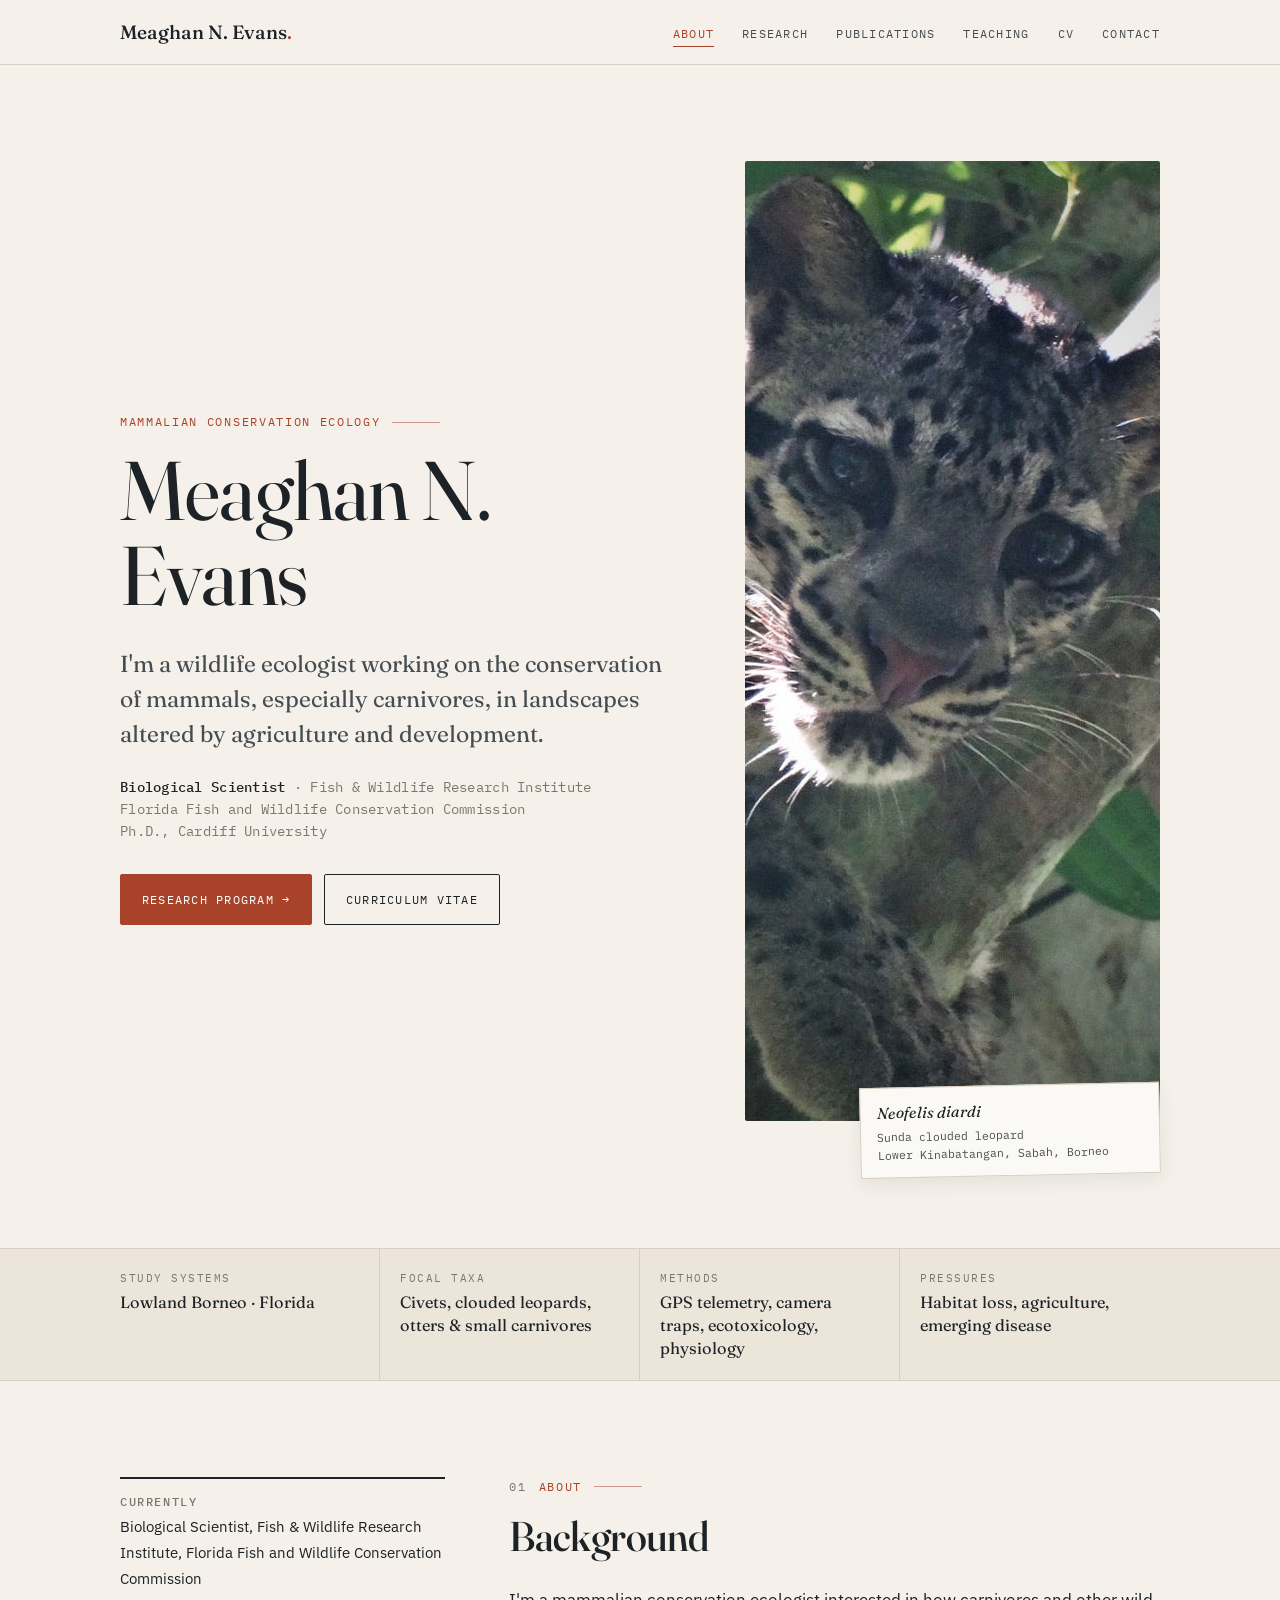
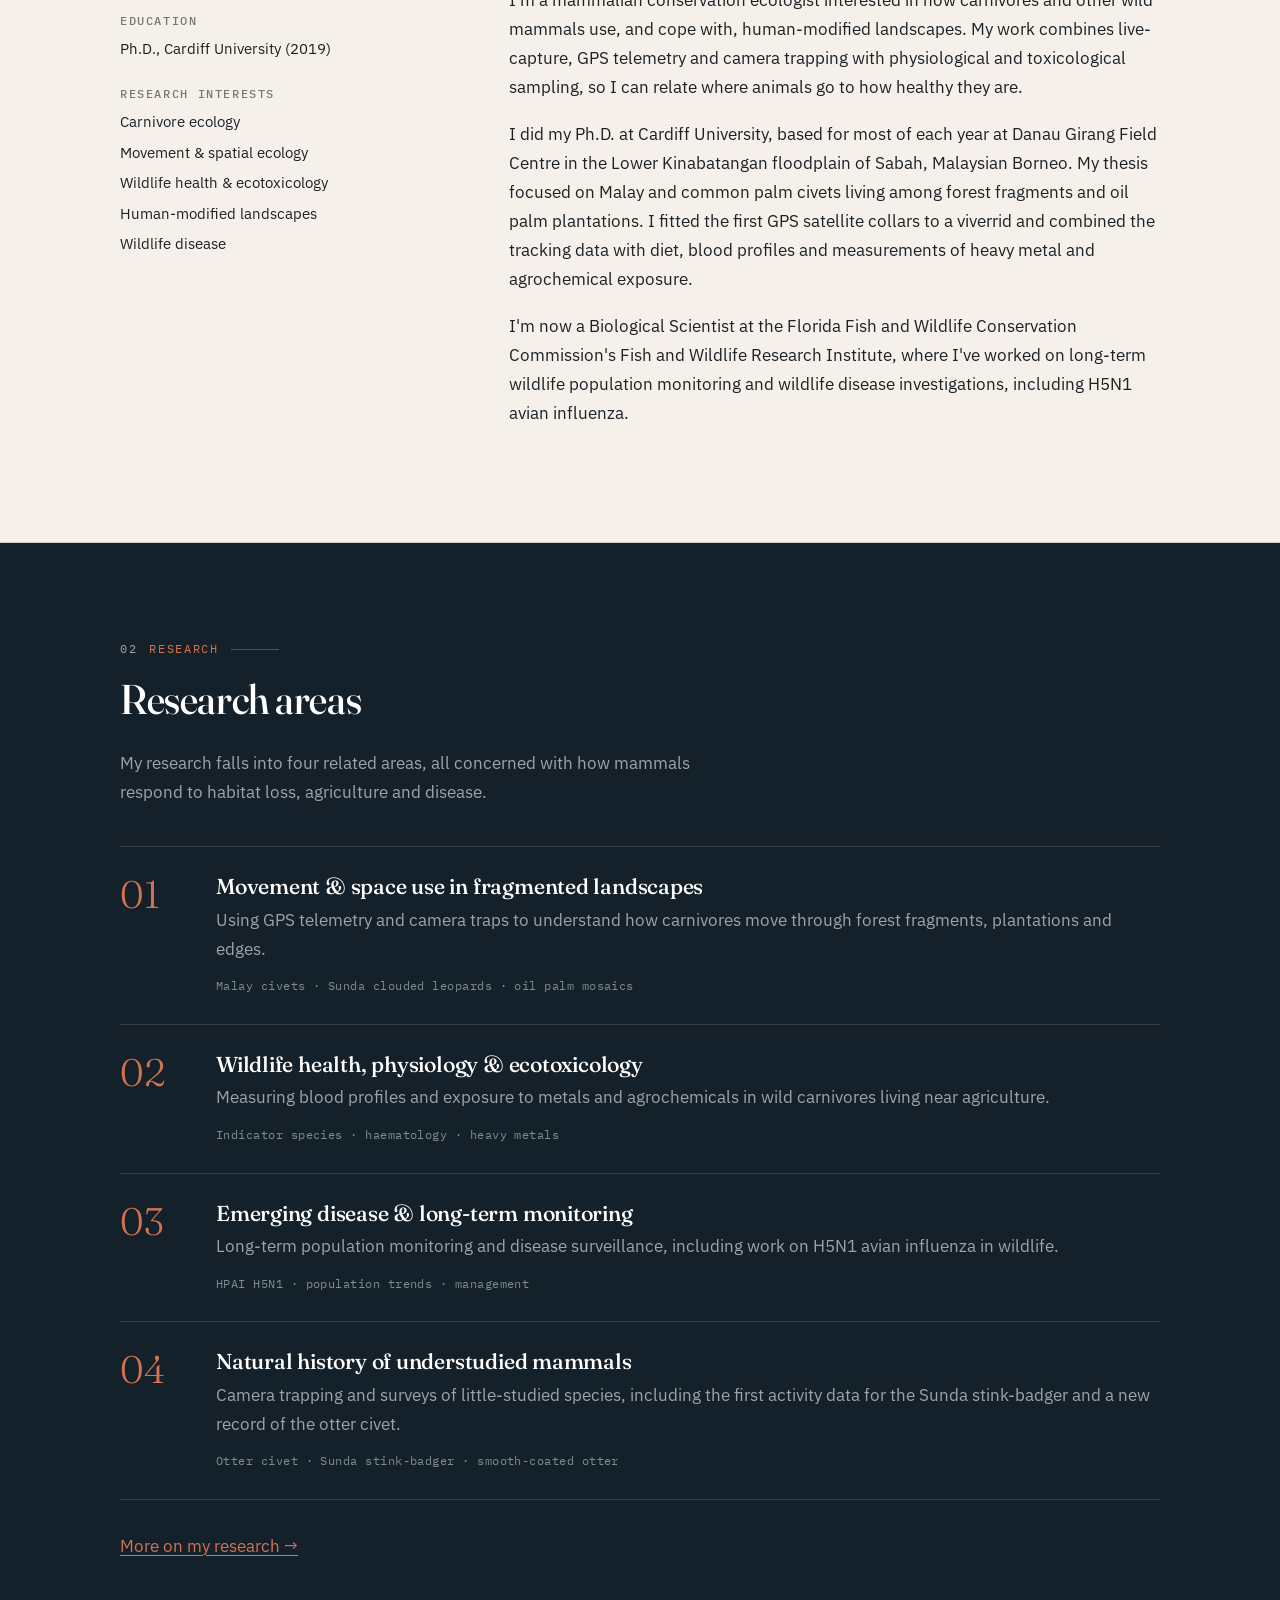
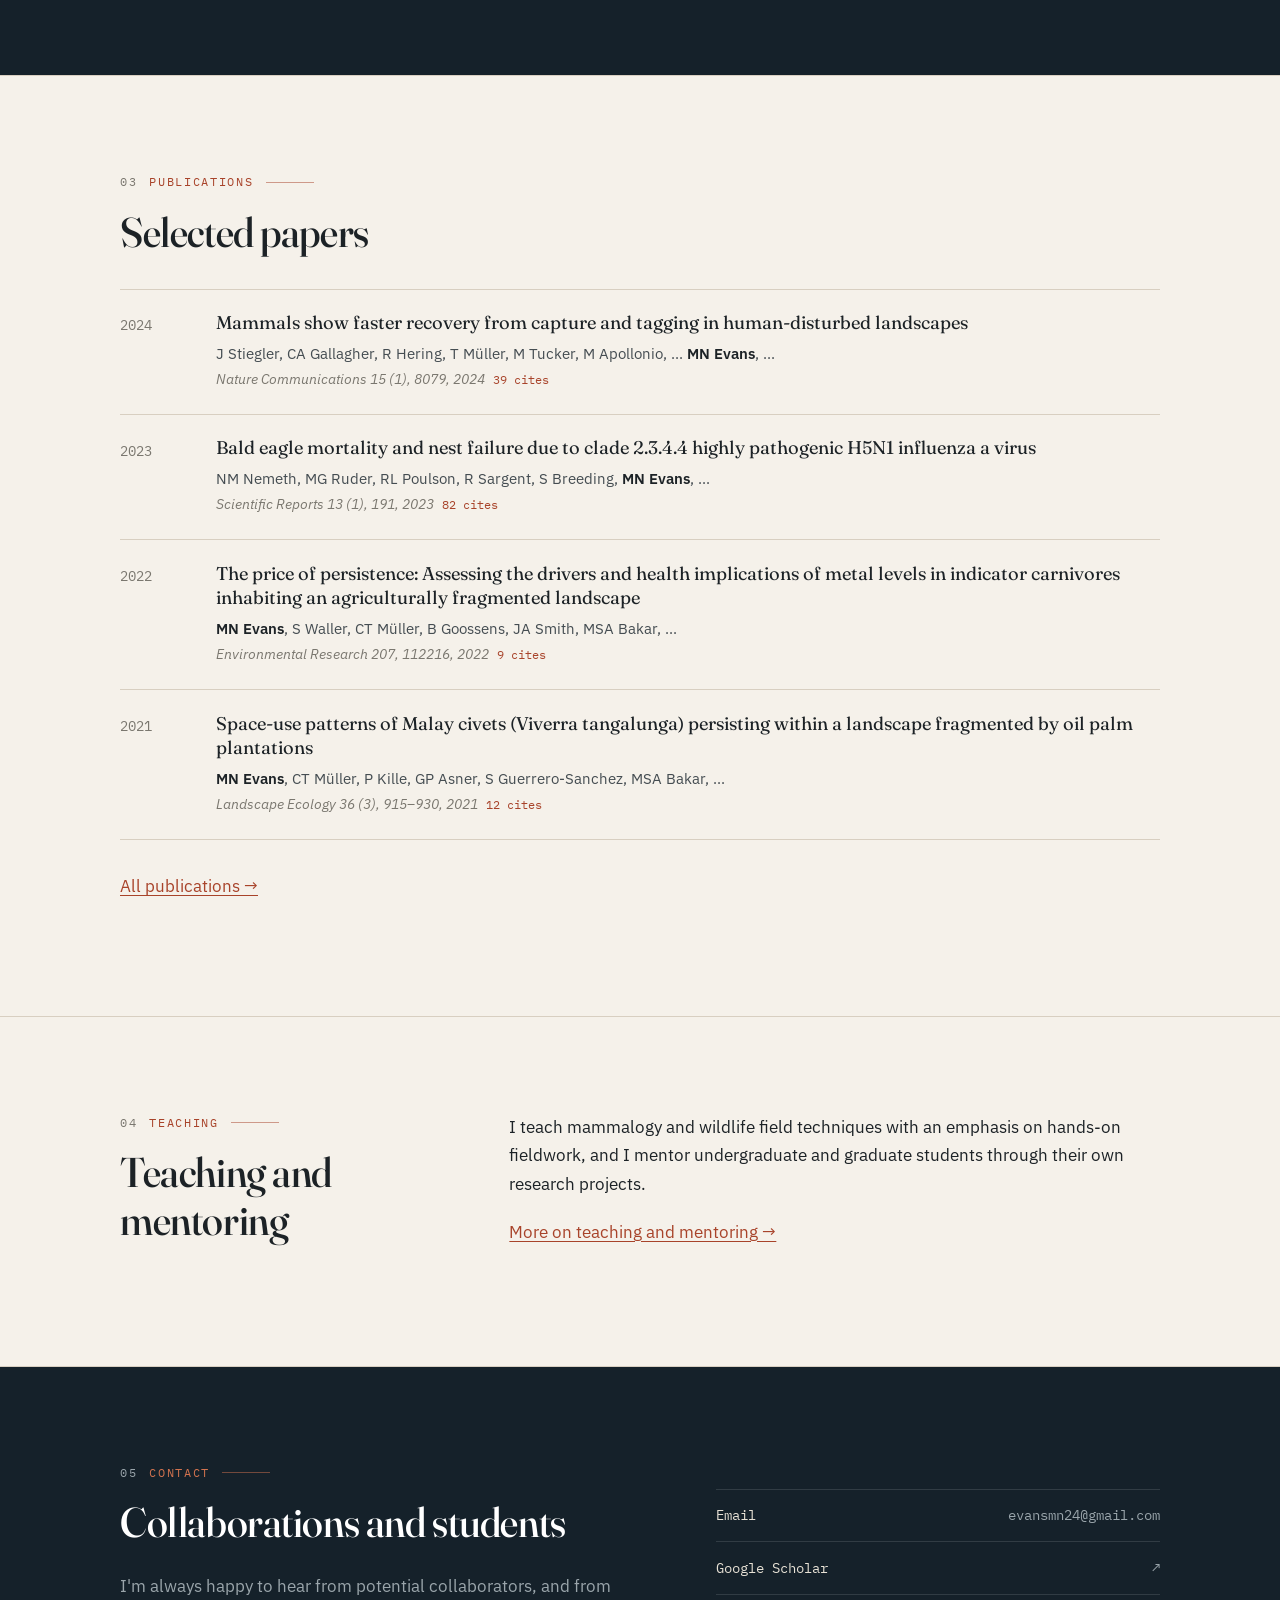
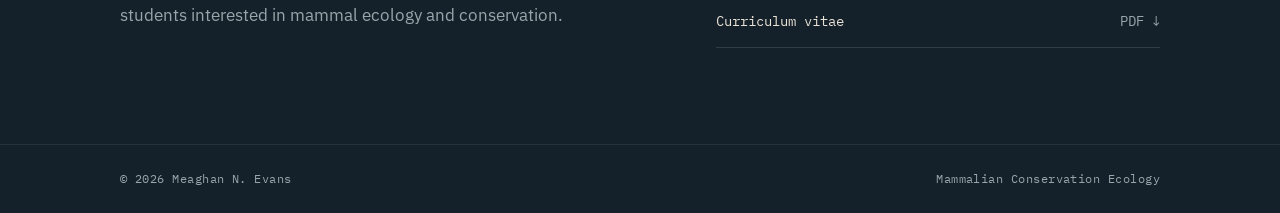
==== index.html @ bd9fbfce "Plainer copy throughout; add email Co-Authored-By: Claude Opus 5.5 <noreply@anthropic.com>" ====
<!DOCTYPE html>
<html lang="en">
<head>
  <meta charset="UTF-8">
  <meta name="viewport" content="width=device-width, initial-scale=1.0, viewport-fit=cover">
  <title>Meaghan N. Evans | Mammalian Conservation Ecology</title>
  <meta name="description" content="Meaghan N. Evans, Ph.D. — mammalian conservation ecologist studying how carnivores persist in human-modified landscapes: movement, health, ecotoxicology and wildlife disease.">
  <meta property="og:title" content="Meaghan N. Evans | Mammalian Conservation Ecology">
  <meta property="og:description" content="Mammalian conservation ecologist studying how carnivores persist in human-modified landscapes.">
  <meta property="og:type" content="website">
  <meta property="og:image" content="assets/img/clouded-leopard.jpg">
  <link rel="icon" type="image/svg+xml" href="favicon.svg">
  <link rel="preconnect" href="https://fonts.googleapis.com">
  <link rel="preconnect" href="https://fonts.gstatic.com" crossorigin>
  <link href="https://fonts.googleapis.com/css2?family=Fraunces:ital,opsz,wght@0,9..144,300..600;1,9..144,300..500&family=IBM+Plex+Mono:wght@400;500&family=IBM+Plex+Sans:wght@400;500;600&display=swap" rel="stylesheet">
  <link rel="stylesheet" href="style.css">
</head>
<body>
  <a class="skip-link" href="#main">Skip to content</a>

  <header class="site-header">
    <nav class="wrap" aria-label="Main">
      <a class="brand" href="index.html">Meaghan N. Evans<span>.</span></a>
      <button class="nav-toggle" aria-expanded="false" aria-controls="nav-links">Menu</button>
      <ul class="nav-links" id="nav-links">
        <li><a href="index.html" aria-current="page">About</a></li>
        <li><a href="research.html">Research</a></li>
        <li><a href="publications.html">Publications</a></li>
        <li><a href="teaching.html">Teaching</a></li>
        <li><a href="assets/Evans_MN_CV.pdf">CV</a></li>
        <li><a href="#contact">Contact</a></li>
      </ul>
    </nav>
  </header>

  <main id="main">
    <!-- Hero -->
    <section class="hero">
      <div class="wrap">
        <div>
          <p class="kicker">Mammalian Conservation Ecology</p>
          <h1>Meaghan N. Evans</h1>
          <p class="lede">I'm a wildlife ecologist working on the conservation of mammals, especially carnivores, in landscapes altered by agriculture and development.</p>
          <p class="role">
            <strong>Biological Scientist</strong> · Fish &amp; Wildlife Research Institute<br>
            Florida Fish and Wildlife Conservation Commission<br>
            Ph.D., Cardiff University
          </p>
          <div class="btn-row">
            <a class="btn solid" href="research.html">Research program →</a>
            <a class="btn" href="assets/Evans_MN_CV.pdf">Curriculum vitae</a>
          </div>
        </div>
        <figure class="specimen">
          <!-- TODO: replace with Meaghan's own field photo -->
          <img src="assets/img/clouded-leopard.jpg" alt="Sunda clouded leopard resting in a tree, looking toward the camera" width="1280" height="960">
          <figcaption>
            <b>Neofelis diardi</b>
            Sunda clouded leopard<br>
            Lower Kinabatangan, Sabah, Borneo
          </figcaption>
        </figure>
      </div>
    </section>

    <!-- Field strip -->
    <div class="field-strip">
      <div class="wrap">
        <dl>
          <div><dt>Study systems</dt><dd>Lowland Borneo · Florida</dd></div>
          <div><dt>Focal taxa</dt><dd>Civets, clouded leopards, otters &amp; small carnivores</dd></div>
          <div><dt>Methods</dt><dd>GPS telemetry, camera traps, ecotoxicology, physiology</dd></div>
          <div><dt>Pressures</dt><dd>Habitat loss, agriculture, emerging disease</dd></div>
        </dl>
      </div>
    </div>

    <!-- About -->
    <section class="section" id="about">
      <div class="wrap split">
        <aside class="aside-card" data-reveal>
          <h4>Currently</h4>
          <p>Biological Scientist, Fish &amp; Wildlife Research Institute, Florida Fish and Wildlife Conservation Commission</p>
          <h4>Education</h4>
          <ul>
            <li>Ph.D., Cardiff University (2019)</li>
            <!-- TODO: add earlier degrees, e.g. B.S./M.S. (Miami University?) -->
          </ul>
          <h4>Research interests</h4>
          <ul>
            <li>Carnivore ecology</li>
            <li>Movement &amp; spatial ecology</li>
            <li>Wildlife health &amp; ecotoxicology</li>
            <li>Human-modified landscapes</li>
            <li>Wildlife disease</li>
          </ul>
        </aside>
        <div data-reveal>
          <p class="kicker"><span class="num">01</span> About</p>
          <h2>Background</h2>
          <p>I'm a mammalian conservation ecologist interested in how carnivores and other wild mammals use, and cope with, human-modified landscapes. My work combines live-capture, GPS telemetry and camera trapping with physiological and toxicological sampling, so I can relate where animals go to how healthy they are.</p>
          <p>I did my Ph.D. at Cardiff University, based for most of each year at Danau Girang Field Centre in the Lower Kinabatangan floodplain of Sabah, Malaysian Borneo. My thesis focused on Malay and common palm civets living among forest fragments and oil palm plantations. I fitted the first GPS satellite collars to a viverrid and combined the tracking data with diet, blood profiles and measurements of heavy metal and agrochemical exposure.</p>
          <p>I'm now a Biological Scientist at the Florida Fish and Wildlife Conservation Commission's Fish and Wildlife Research Institute, where I've worked on long-term wildlife population monitoring and wildlife disease investigations, including H5N1 avian influenza.</p>
          <!-- VERIFY: FWC role description above -->
        </div>
      </div>
    </section>

    <!-- Research themes -->
    <section class="section night" id="research">
      <div class="wrap">
        <p class="kicker" data-reveal><span class="num">02</span> Research</p>
        <h2 data-reveal>Research areas</h2>
        <p data-reveal style="max-width:60ch">My research falls into four related areas, all concerned with how mammals respond to habitat loss, agriculture and disease.</p>
        <ol class="themes">
          <li data-reveal>
            <div>
              <h3>Movement &amp; space use in fragmented landscapes</h3>
              <p>Using GPS telemetry and camera traps to understand how carnivores move through forest fragments, plantations and edges.</p>
              <p class="tags">Malay civets · Sunda clouded leopards · oil palm mosaics</p>
            </div>
          </li>
          <li data-reveal>
            <div>
              <h3>Wildlife health, physiology &amp; ecotoxicology</h3>
              <p>Measuring blood profiles and exposure to metals and agrochemicals in wild carnivores living near agriculture.</p>
              <p class="tags">Indicator species · haematology · heavy metals</p>
            </div>
          </li>
          <li data-reveal>
            <div>
              <h3>Emerging disease &amp; long-term monitoring</h3>
              <p>Long-term population monitoring and disease surveillance, including work on H5N1 avian influenza in wildlife.</p>
              <p class="tags">HPAI H5N1 · population trends · management</p>
            </div>
          </li>
          <li data-reveal>
            <div>
              <h3>Natural history of understudied mammals</h3>
              <p>Camera trapping and surveys of little-studied species, including the first activity data for the Sunda stink-badger and a new record of the otter civet.</p>
              <p class="tags">Otter civet · Sunda stink-badger · smooth-coated otter</p>
            </div>
          </li>
        </ol>
        <p style="margin-top:2rem" data-reveal><a href="research.html">More on my research →</a></p>
      </div>
    </section>

    <!-- Selected publications -->
    <section class="section" id="publications">
      <div class="wrap">
        <p class="kicker"><span class="num">03</span> Publications</p>
        <h2>Selected papers</h2>
        <ul class="pub-list" id="featured-pubs" style="margin-top:2rem"></ul>
        <p style="margin-top:2rem"><a href="publications.html">All publications →</a></p>
      </div>
    </section>

    <!-- Teaching teaser -->
    <section class="section" id="teaching">
      <div class="wrap split">
        <div>
          <p class="kicker"><span class="num">04</span> Teaching</p>
          <h2>Teaching and mentoring</h2>
        </div>
        <div data-reveal>
          <p>I teach mammalogy and wildlife field techniques with an emphasis on hands-on fieldwork, and I mentor undergraduate and graduate students through their own research projects.</p>
          <p><a href="teaching.html">More on teaching and mentoring →</a></p>
        </div>
      </div>
    </section>

    <!-- Contact -->
    <section class="section night" id="contact">
      <div class="wrap contact-grid">
        <div>
          <p class="kicker"><span class="num">05</span> Contact</p>
          <h2>Collaborations and students</h2>
          <p>I'm always happy to hear from potential collaborators, and from students interested in mammal ecology and conservation.</p>
        </div>
        <ul class="contact-links">
          <li><a href="mailto:evansmn24@gmail.com"><span>Email</span><span>evansmn24@gmail.com</span></a></li>
          <li><a href="https://scholar.google.com/citations?user=5Cn3dC0AAAAJ" target="_blank" rel="noopener"><span>Google Scholar</span><span>↗</span></a></li>
          <!-- TODO: ORCID / ResearchGate / LinkedIn if wanted -->
          <li><a href="assets/Evans_MN_CV.pdf"><span>Curriculum vitae</span><span>PDF ↓</span></a></li>
        </ul>
      </div>
    </section>
  </main>

  <footer class="site-footer">
    <div class="wrap">
      <span>© <span data-year>2026</span> Meaghan N. Evans</span>
      <span>Mammalian Conservation Ecology</span>
    </div>
  </footer>

  <script src="script.js"></script>
</body>
</html>
---- style.css ----
/* ==========================================================
   Meaghan N. Evans — academic site
   Field-notebook / specimen-label aesthetic
   ========================================================== */

:root {
  --paper: #f5f1ea;
  --paper-2: #ece5d9;
  --card: #fbf9f5;
  --ink: #1c2226;
  --ink-soft: #454d52;
  --muted: #7a776f;
  --rule: #d8cfc1;
  --night: #15212a;
  --night-2: #1e2e39;
  --night-text: #e8e2d6;
  --night-muted: #9aa5ab;
  --rust: #a8432a;
  --rust-bright: #d2734f;

  --serif: 'Fraunces', Georgia, 'Times New Roman', serif;
  --sans: 'IBM Plex Sans', -apple-system, BlinkMacSystemFont, 'Segoe UI', sans-serif;
  --mono: 'IBM Plex Mono', ui-monospace, 'SFMono-Regular', Menlo, monospace;

  --wrap: 1120px;
  --gutter: clamp(1.25rem, 4vw, 2.5rem);
}

*, *::before, *::after { box-sizing: border-box; }

html { scroll-behavior: smooth; }

body {
  margin: 0;
  background: var(--paper);
  color: var(--ink);
  font-family: var(--sans);
  font-size: 1.0625rem;
  line-height: 1.7;
  -webkit-font-smoothing: antialiased;
}

img { max-width: 100%; display: block; }

a { color: var(--rust); text-decoration-thickness: 1px; text-underline-offset: 3px; }
a:hover { color: var(--ink); }

.wrap {
  max-width: var(--wrap);
  margin: 0 auto;
  padding-inline: var(--gutter);
}

.skip-link {
  position: absolute; left: -9999px; top: 0;
  background: var(--ink); color: var(--paper); padding: .5rem 1rem; z-index: 100;
}
.skip-link:focus { left: 1rem; top: 1rem; }

/* ---------- Type ---------- */

h1, h2, h3, h4 {
  font-family: var(--serif);
  font-weight: 500;
  line-height: 1.15;
  letter-spacing: -0.01em;
  margin: 0 0 .6em;
  font-variation-settings: 'opsz' 96;
}
h2 { font-size: clamp(1.9rem, 3.6vw, 2.6rem); }
h3 { font-size: 1.35rem; font-variation-settings: 'opsz' 36; }

p { margin: 0 0 1.1em; }

.kicker {
  font-family: var(--mono);
  font-size: .75rem;
  letter-spacing: .14em;
  text-transform: uppercase;
  color: var(--rust);
  margin: 0 0 1rem;
  display: flex;
  align-items: center;
  gap: .75rem;
}
.kicker .num { color: var(--muted); }
.kicker::after {
  content: "";
  flex: 0 0 3rem;
  height: 1px;
  background: currentColor;
  opacity: .5;
}

.lede {
  font-family: var(--serif);
  font-size: clamp(1.2rem, 2vw, 1.45rem);
  line-height: 1.5;
  color: var(--ink-soft);
  font-variation-settings: 'opsz' 36;
}

/* ---------- Header ---------- */

.site-header {
  position: sticky;
  top: env(safe-area-inset-top, 0px);
  z-index: 50;
  background: rgba(245, 241, 234, .94);
  backdrop-filter: blur(8px);
  border-bottom: 1px solid var(--rule);
}
.site-header .wrap {
  display: flex;
  align-items: center;
  justify-content: space-between;
  min-height: 64px;
  gap: 1rem;
}
.brand {
  font-family: var(--serif);
  font-size: 1.2rem;
  font-weight: 500;
  color: var(--ink);
  text-decoration: none;
  white-space: nowrap;
}
.brand span { color: var(--rust); }

.nav-links {
  display: flex;
  gap: clamp(1rem, 2.2vw, 2rem);
  list-style: none;
  margin: 0;
  padding: 0;
}
.nav-links a {
  font-family: var(--mono);
  font-size: .78rem;
  letter-spacing: .1em;
  text-transform: uppercase;
  color: var(--ink-soft);
  text-decoration: none;
  padding: .35rem 0;
  border-bottom: 1px solid transparent;
}
.nav-links a:hover { color: var(--ink); border-color: var(--rule); }
.nav-links a[aria-current="page"] { color: var(--rust); border-color: var(--rust); }

.nav-toggle {
  display: none;
  background: none;
  border: 1px solid var(--rule);
  border-radius: 2px;
  font-family: var(--mono);
  font-size: .75rem;
  letter-spacing: .1em;
  text-transform: uppercase;
  padding: .45rem .7rem;
  color: var(--ink);
  cursor: pointer;
}

@media (max-width: 760px) {
  .nav-toggle { display: block; }
  .nav-links {
    display: none;
    position: absolute;
    top: 100%;
    left: 0; right: 0;
    flex-direction: column;
    gap: 0;
    background: var(--paper);
    border-bottom: 1px solid var(--rule);
    padding: .5rem var(--gutter) 1rem;
  }
  .nav-links.open { display: flex; }
  .nav-links a { display: block; padding: .8rem 0; border-bottom: 1px solid var(--rule); }
  .nav-links li:last-child a { border-bottom: 0; }
}

/* ---------- Hero (home) ---------- */

.hero {
  padding-block: clamp(3rem, 8vw, 6rem) clamp(2.5rem, 6vw, 4.5rem);
}
.hero .wrap {
  display: grid;
  grid-template-columns: 1.15fr .85fr;
  gap: clamp(2rem, 5vw, 4.5rem);
  align-items: center;
}
.hero h1 {
  font-size: clamp(2.8rem, 7vw, 5.2rem);
  line-height: 1.02;
  font-weight: 400;
  margin-bottom: .35em;
  font-variation-settings: 'opsz' 144;
}
.hero h1 em { font-style: italic; color: var(--rust); font-weight: 300; }
.hero .role {
  font-family: var(--mono);
  font-size: .85rem;
  color: var(--muted);
  letter-spacing: .02em;
  margin: 1.5rem 0 2rem;
  line-height: 1.6;
}
.hero .role strong { color: var(--ink); font-weight: 500; }

.btn-row { display: flex; flex-wrap: wrap; gap: .75rem; }
.btn {
  display: inline-flex;
  align-items: center;
  gap: .5rem;
  font-family: var(--mono);
  font-size: .78rem;
  letter-spacing: .1em;
  text-transform: uppercase;
  text-decoration: none;
  padding: .85rem 1.3rem;
  border: 1px solid var(--ink);
  border-radius: 2px;
  color: var(--ink);
  transition: background .2s, color .2s;
}
.btn:hover { background: var(--ink); color: var(--paper); }
.btn.solid { background: var(--rust); border-color: var(--rust); color: #fff; }
.btn.solid:hover { background: var(--ink); border-color: var(--ink); }

/* Specimen-label figure */
.specimen {
  margin: 0;
  position: relative;
}
.specimen img {
  width: 100%;
  aspect-ratio: 4 / 5;
  object-fit: cover;
  border-radius: 2px;
  object-position: 72% 40%;
  filter: saturate(.92);
}
.specimen figcaption {
  position: relative;
  margin: -2.25rem 0 0 auto;
  width: min(86%, 300px);
  background: var(--card);
  border: 1px solid var(--rule);
  padding: .8rem 1rem;
  font-family: var(--mono);
  font-size: .72rem;
  line-height: 1.55;
  color: var(--ink-soft);
  box-shadow: 0 6px 18px rgba(28, 34, 38, .08);
  transform: rotate(-1.2deg);
}
.specimen figcaption b {
  display: block;
  font-family: var(--serif);
  font-style: italic;
  font-weight: 400;
  font-size: .98rem;
  color: var(--ink);
  margin-bottom: .2rem;
}

@media (max-width: 860px) {
  .hero .wrap { grid-template-columns: 1fr; }
  .specimen { max-width: 440px; }
}

/* ---------- Field strip ---------- */

.field-strip {
  border-block: 1px solid var(--rule);
  background: var(--paper-2);
}
.field-strip dl {
  display: grid;
  grid-template-columns: repeat(4, 1fr);
  margin: 0;
}
.field-strip dl > div {
  padding: 1.25rem 1.25rem 1.25rem 0;
  border-right: 1px solid var(--rule);
  padding-left: 1.25rem;
}
.field-strip dl > div:first-child { padding-left: 0; }
.field-strip dl > div:last-child { border-right: 0; }
.field-strip dt {
  font-family: var(--mono);
  font-size: .68rem;
  letter-spacing: .14em;
  text-transform: uppercase;
  color: var(--muted);
  margin-bottom: .25rem;
}
.field-strip dd {
  margin: 0;
  font-family: var(--serif);
  font-size: 1.02rem;
  line-height: 1.4;
}
@media (max-width: 860px) {
  .field-strip dl { grid-template-columns: 1fr 1fr; column-gap: 1.25rem; }
  .field-strip dl > div { border-right: 0; padding-left: 0; border-bottom: 1px solid var(--rule); }
  .field-strip dl > div:nth-last-child(-n+2) { border-bottom: 0; }
}
@media (max-width: 480px) {
  .field-strip dl { grid-template-columns: 1fr; }
  .field-strip dl > div:nth-last-child(2) { border-bottom: 1px solid var(--rule); }
}

/* ---------- Sections ---------- */

.section { padding-block: clamp(3.5rem, 8vw, 6rem); }
.section + .section { border-top: 1px solid var(--rule); }

.split {
  display: grid;
  grid-template-columns: 1fr 2fr;
  gap: clamp(1.5rem, 5vw, 4.5rem);
}
@media (max-width: 860px) { .split { grid-template-columns: 1fr; } }

.aside-card {
  border-top: 2px solid var(--ink);
  padding-top: 1rem;
  font-size: .95rem;
}
.aside-card h4 {
  font-family: var(--mono);
  font-size: .72rem;
  letter-spacing: .14em;
  text-transform: uppercase;
  font-weight: 500;
  color: var(--muted);
  margin: 1.4rem 0 .4rem;
}
.aside-card h4:first-child { margin-top: 0; }
.aside-card ul { list-style: none; margin: 0; padding: 0; }
.aside-card li { padding: .15rem 0; }

/* Numbered theme list */
.themes { list-style: none; margin: 2.5rem 0 0; padding: 0; counter-reset: theme; }
.themes > li {
  counter-increment: theme;
  display: grid;
  grid-template-columns: 4.5rem 1fr;
  gap: 1.5rem;
  padding: 1.75rem 0;
  border-top: 1px solid var(--rule);
}
.themes > li:last-child { border-bottom: 1px solid var(--rule); }
.themes > li::before {
  content: counter(theme, decimal-leading-zero);
  font-family: var(--serif);
  font-size: 2.4rem;
  font-weight: 300;
  line-height: 1;
  color: var(--rust);
}
.themes h3 { margin-bottom: .35rem; }
.themes p { margin: 0; color: var(--ink-soft); }
.themes .tags {
  margin-top: .8rem;
  font-family: var(--mono);
  font-size: .72rem;
  color: var(--muted);
  letter-spacing: .04em;
}
@media (max-width: 560px) {
  .themes > li { grid-template-columns: 1fr; gap: .5rem; }
}

/* Dark "night" band */
.night {
  background: var(--night);
  color: var(--night-text);
}
.night h2, .night h3 { color: #fff; }
.night .kicker { color: var(--rust-bright); }
.night .kicker .num { color: var(--night-muted); }
.night p { color: var(--night-muted); }
.night a { color: var(--rust-bright); }
.night a:hover { color: #fff; }
.night .themes > li { border-color: rgba(255,255,255,.12); }
.night .themes > li::before { color: var(--rust-bright); }
.night .themes p { color: var(--night-muted); }
.night .themes .tags { color: #7f8c93; }

/* ---------- Publications ---------- */

.pub-list { list-style: none; margin: 0; padding: 0; }
.pub {
  display: grid;
  grid-template-columns: 4.5rem 1fr;
  gap: 1.5rem;
  padding: 1.35rem 0;
  border-top: 1px solid var(--rule);
}
.pub:last-child { border-bottom: 1px solid var(--rule); }
.pub-year {
  font-family: var(--mono);
  font-size: .85rem;
  color: var(--muted);
  padding-top: .2rem;
}
.pub-title {
  font-family: var(--serif);
  font-size: 1.15rem;
  line-height: 1.35;
  margin: 0 0 .3rem;
  font-variation-settings: 'opsz' 24;
}
.pub-title a { color: var(--ink); text-decoration: none; }
.pub-title a:hover { color: var(--rust); text-decoration: underline; }
.pub-authors { font-size: .92rem; color: var(--ink-soft); margin: 0 0 .15rem; }
.pub-authors strong { color: var(--ink); font-weight: 600; }
.pub-venue { font-size: .88rem; font-style: italic; color: var(--muted); margin: 0; }
.pub-cites {
  font-family: var(--mono);
  font-style: normal;
  font-size: .72rem;
  color: var(--rust);
  margin-left: .5rem;
  white-space: nowrap;
}
@media (max-width: 560px) {
  .pub { grid-template-columns: 1fr; gap: .25rem; }
}

.pub-tools {
  display: flex;
  flex-wrap: wrap;
  gap: 1rem;
  align-items: center;
  justify-content: space-between;
  margin-bottom: 1.5rem;
}
.pub-tools input {
  font: inherit;
  font-size: .95rem;
  padding: .65rem .9rem;
  border: 1px solid var(--rule);
  border-radius: 2px;
  background: var(--card);
  width: min(100%, 360px);
  color: var(--ink);
}
.pub-tools input:focus { outline: 2px solid var(--rust); outline-offset: 1px; }
.pub-meta {
  font-family: var(--mono);
  font-size: .78rem;
  color: var(--muted);
}

.year-group h3 {
  font-family: var(--mono);
  font-size: .8rem;
  font-weight: 500;
  letter-spacing: .14em;
  color: var(--rust);
  margin: 2.5rem 0 .25rem;
}
.year-group:first-child h3 { margin-top: 0; }
.year-group .pub { grid-template-columns: 1fr; }
.year-group .pub-year { display: none; }

/* ---------- Page header (inner pages) ---------- */

.page-head {
  padding-block: clamp(3rem, 7vw, 5rem) clamp(2rem, 4vw, 3rem);
  border-bottom: 1px solid var(--rule);
}
.page-head h1 {
  font-size: clamp(2.4rem, 5.5vw, 4rem);
  font-weight: 400;
  font-variation-settings: 'opsz' 144;
  max-width: 18ch;
}
.page-head .lede { max-width: 60ch; margin: 0; }

/* Research detail blocks */
.research-block {
  display: grid;
  grid-template-columns: 1.3fr 1fr;
  gap: clamp(1.5rem, 5vw, 4rem);
  align-items: start;
}
.research-block.flip { grid-template-columns: 1fr 1.3fr; }
.research-block.flip .research-media { order: -1; }
.research-media { margin: 0; }
.research-media img {
  width: 100%;
  aspect-ratio: 4 / 3;
  object-fit: cover;
  border-radius: 2px;
}
.research-media figcaption {
  font-family: var(--mono);
  font-size: .72rem;
  color: var(--muted);
  margin-top: .6rem;
}
.photo-slot {
  aspect-ratio: 4 / 3;
  display: grid;
  place-items: center;
  text-align: center;
  background: repeating-linear-gradient(135deg, var(--paper-2) 0 12px, var(--paper) 12px 24px);
  border: 1px dashed var(--rule);
  font-family: var(--mono);
  font-size: .75rem;
  letter-spacing: .12em;
  text-transform: uppercase;
  color: var(--muted);
}
.key-papers {
  list-style: none;
  padding: 0;
  margin: 1.5rem 0 0;
  border-left: 2px solid var(--rust);
  padding-left: 1rem;
  font-size: .9rem;
}
.key-papers li { margin-bottom: .55rem; color: var(--ink-soft); }
.key-papers em { color: var(--muted); }
@media (max-width: 860px) {
  .research-block, .research-block.flip { grid-template-columns: 1fr; }
  .research-block.flip .research-media { order: 0; }
}

/* Plain ruled list (methods, partners, courses) */
.ruled {
  list-style: none;
  margin: 0;
  padding: 0;
  display: grid;
  grid-template-columns: repeat(auto-fit, minmax(240px, 1fr));
  column-gap: 2.5rem;
}
.ruled li {
  padding: .9rem 0;
  border-top: 1px solid var(--rule);
}
.ruled li b {
  display: block;
  font-family: var(--serif);
  font-weight: 500;
  font-size: 1.05rem;
}
.ruled li span { font-size: .92rem; color: var(--ink-soft); }
.night .ruled li { border-color: rgba(255,255,255,.12); }
.night .ruled li span { color: var(--night-muted); }

/* Course "catalogue cards" */
.courses {
  display: grid;
  grid-template-columns: repeat(auto-fit, minmax(260px, 1fr));
  gap: 1.25rem;
  margin-top: 2rem;
}
.course {
  background: var(--card);
  border: 1px solid var(--rule);
  padding: 1.4rem 1.4rem 1.2rem;
  position: relative;
}
.course .code {
  font-family: var(--mono);
  font-size: .72rem;
  letter-spacing: .12em;
  text-transform: uppercase;
  color: var(--rust);
}
.course h3 { margin: .35rem 0 .5rem; font-size: 1.2rem; }
.course p { font-size: .93rem; color: var(--ink-soft); margin: 0; }

blockquote.pull {
  margin: 0;
  font-family: var(--serif);
  font-style: italic;
  font-weight: 300;
  font-size: clamp(1.4rem, 2.6vw, 1.9rem);
  line-height: 1.35;
  color: var(--ink);
  border-left: 2px solid var(--rust);
  padding-left: 1.5rem;
  font-variation-settings: 'opsz' 72;
}

/* ---------- Contact / footer ---------- */

.contact-grid {
  display: grid;
  grid-template-columns: 1.2fr 1fr;
  gap: clamp(2rem, 5vw, 4rem);
  align-items: end;
}
@media (max-width: 760px) { .contact-grid { grid-template-columns: 1fr; } }
.contact-links { list-style: none; margin: 0; padding: 0; }
.contact-links li { border-top: 1px solid rgba(255,255,255,.12); }
.contact-links li:last-child { border-bottom: 1px solid rgba(255,255,255,.12); }
.contact-links a {
  display: flex;
  justify-content: space-between;
  gap: 1rem;
  padding: .9rem 0;
  text-decoration: none;
  color: var(--night-text);
  font-family: var(--mono);
  font-size: .85rem;
}
.contact-links a:hover { color: var(--rust-bright); }
.contact-links a span:last-child { color: var(--night-muted); overflow-wrap: anywhere; text-align: right; }

.site-footer {
  background: var(--night);
  color: var(--night-muted);
  border-top: 1px solid rgba(255,255,255,.08);
  font-family: var(--mono);
  font-size: .72rem;
  letter-spacing: .04em;
  padding-block: 1.5rem calc(1.5rem + env(safe-area-inset-bottom, 0px));
}
.site-footer .wrap { display: flex; flex-wrap: wrap; justify-content: space-between; gap: .5rem; }
.site-footer a { color: var(--night-muted); }

/* ---------- Motion ---------- */

.reveal { opacity: 0; transform: translateY(14px); transition: opacity .6s ease, transform .6s ease; }
.reveal.in { opacity: 1; transform: none; }
@media (prefers-reduced-motion: reduce) {
  html { scroll-behavior: auto; }
  .reveal { opacity: 1; transform: none; transition: none; }
}
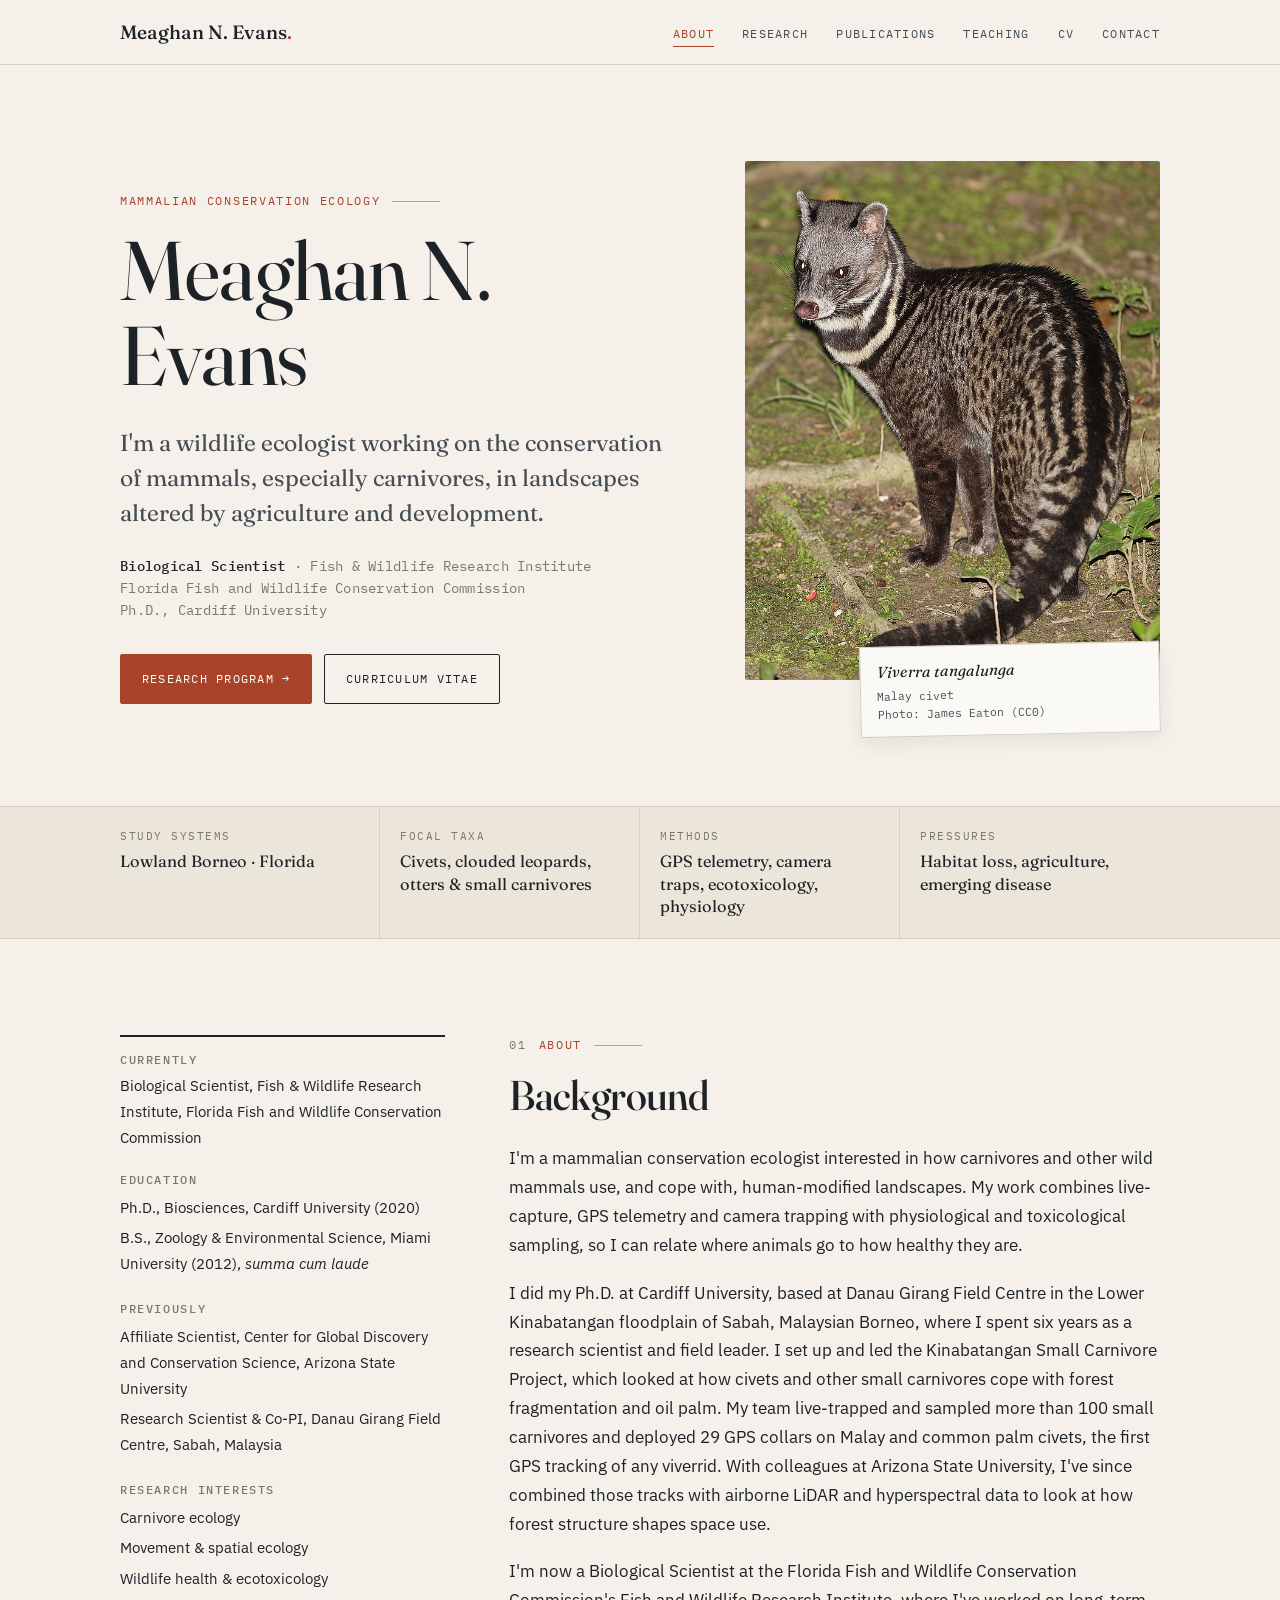
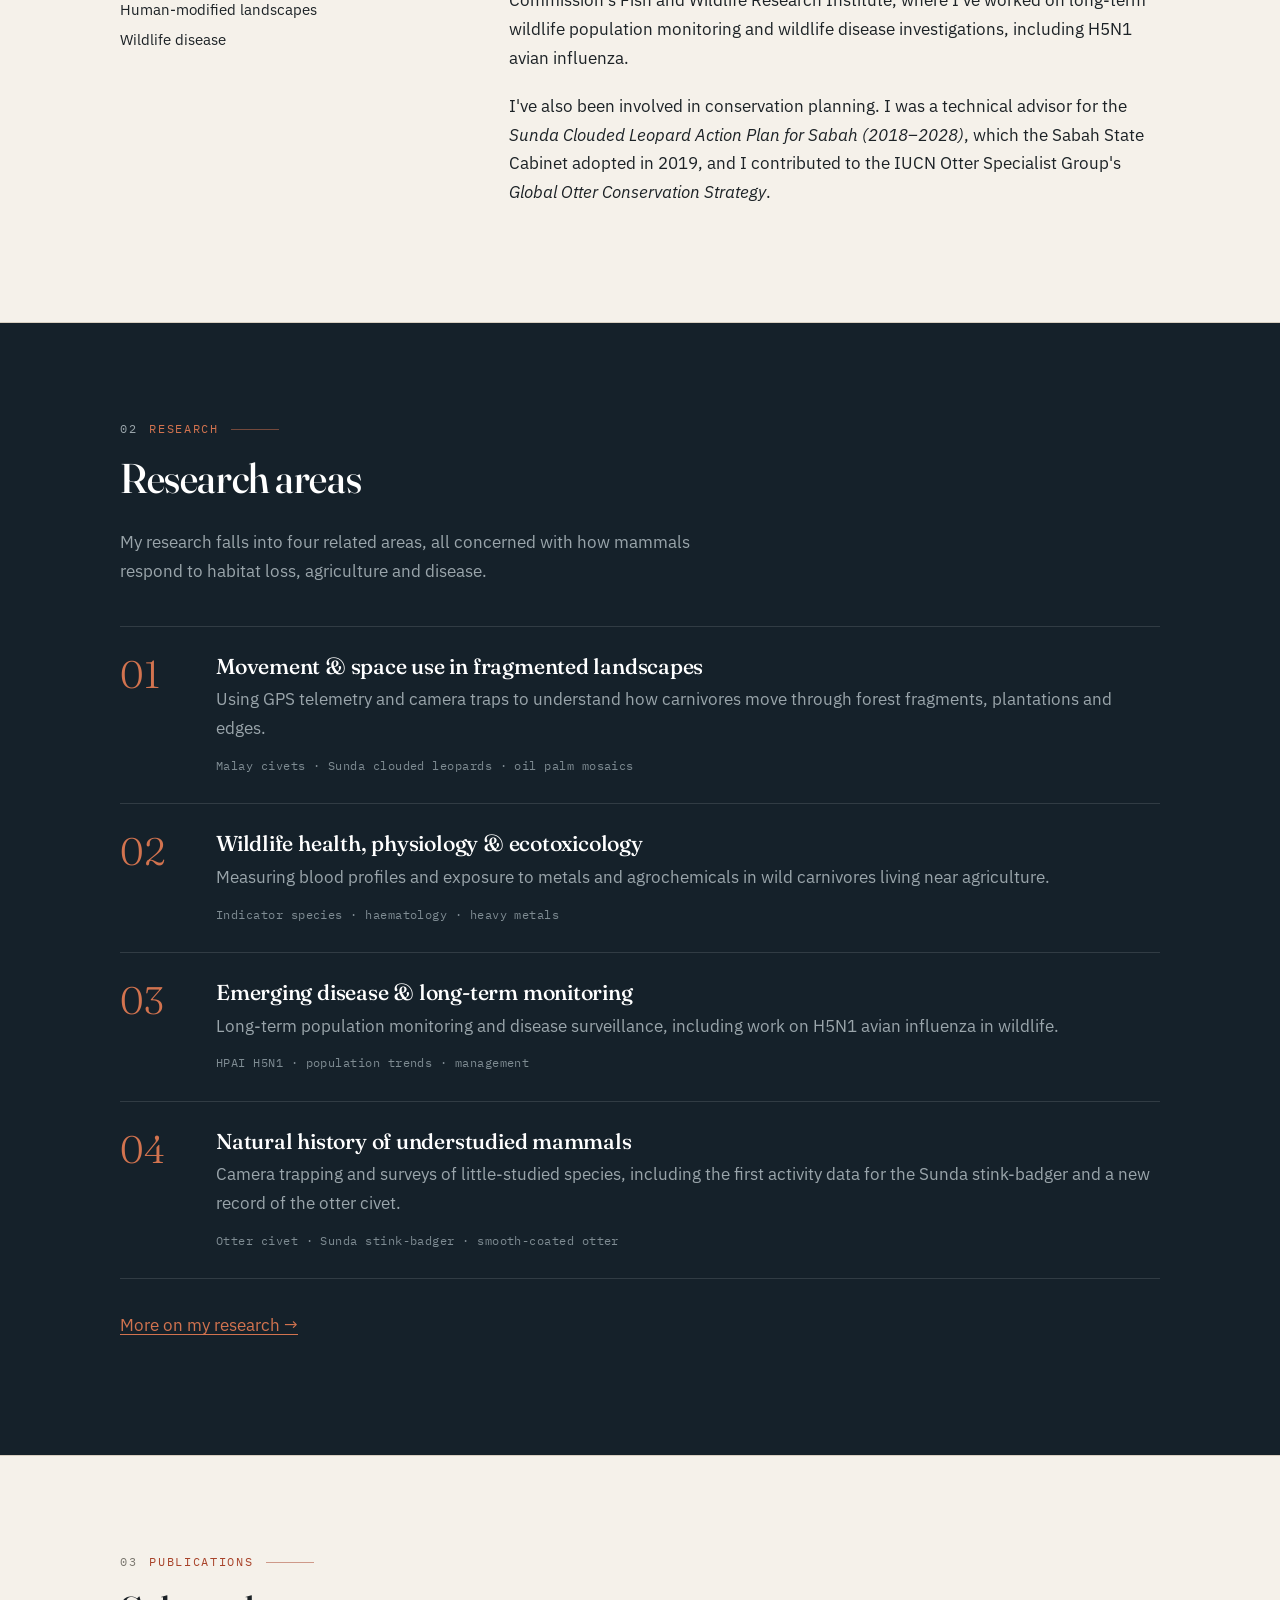
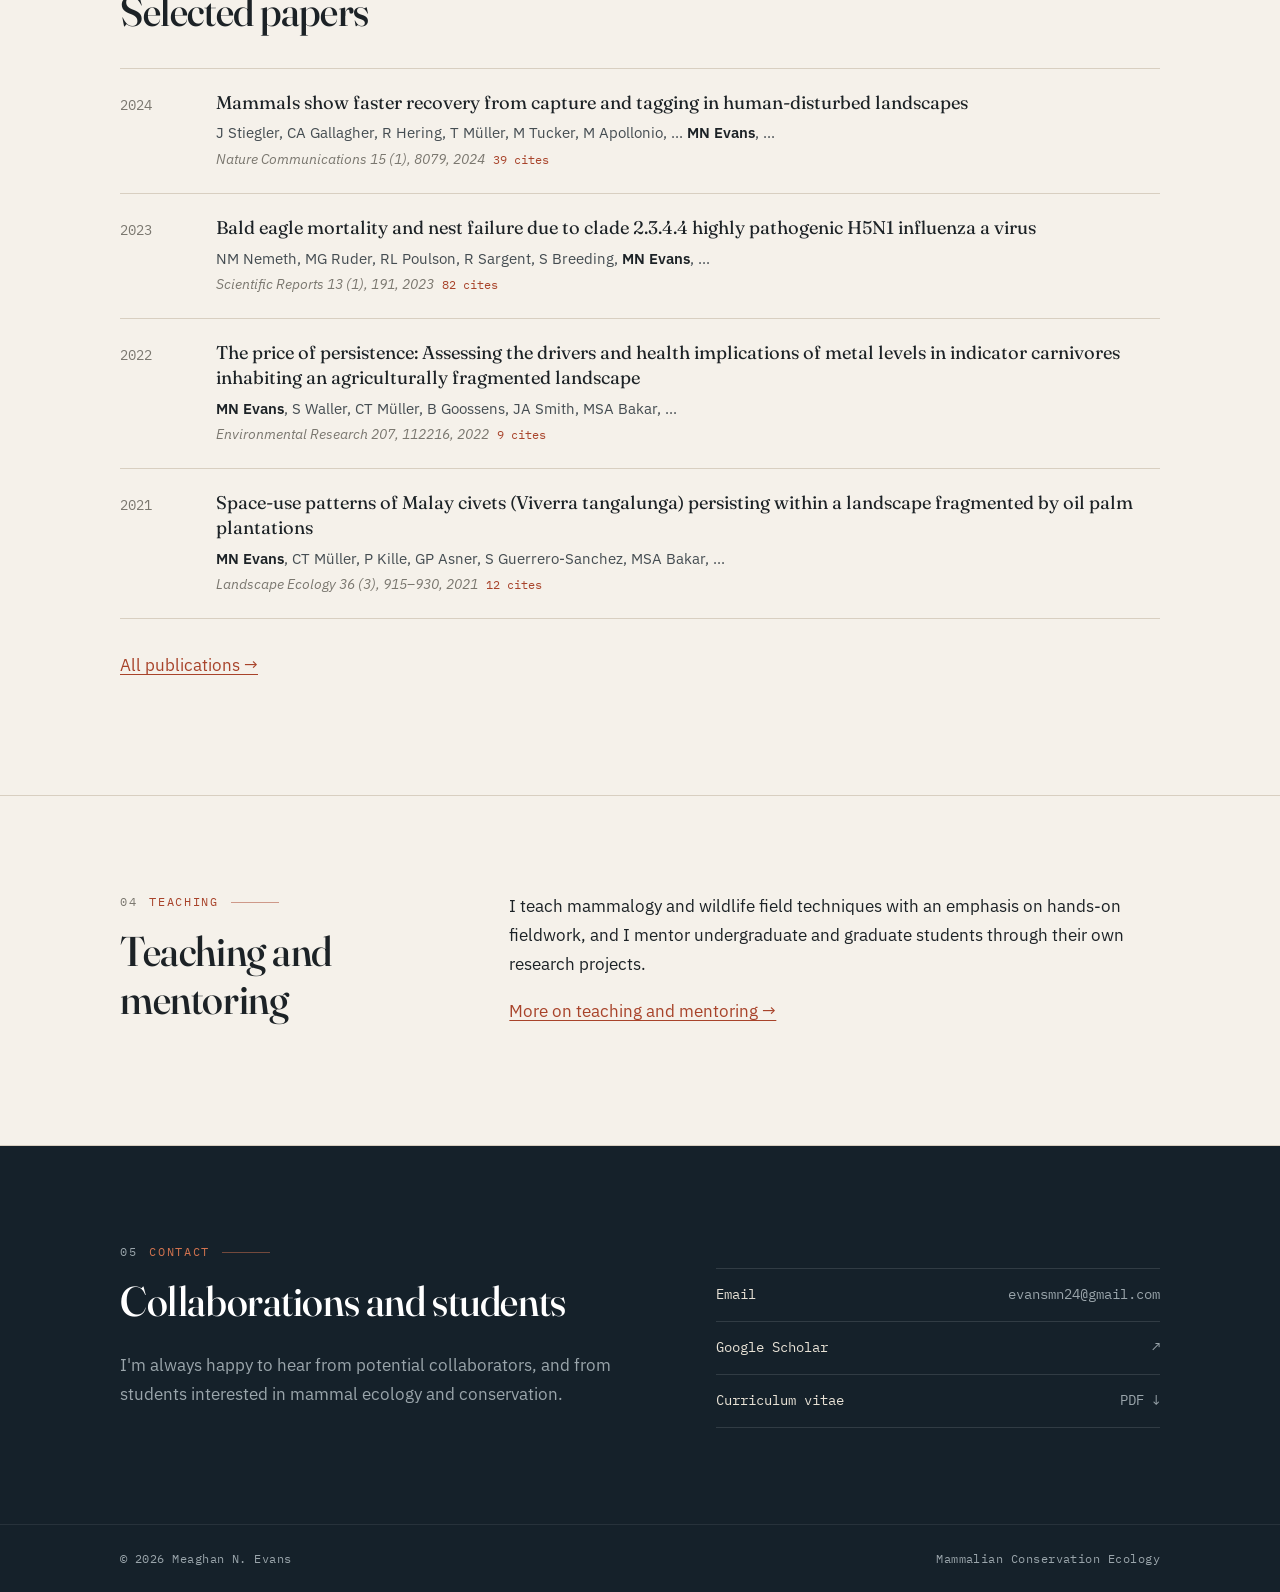
==== commit 495c6595: "Flesh out content from 2021 CV; Malay civet hero photo; funding and service sections Co-Authored-By:" ====
--- a/index.html
+++ b/index.html
@@ -8,7 +8,7 @@
   <meta property="og:title" content="Meaghan N. Evans | Mammalian Conservation Ecology">
   <meta property="og:description" content="Mammalian conservation ecologist studying how carnivores persist in human-modified landscapes.">
   <meta property="og:type" content="website">
-  <meta property="og:image" content="assets/img/clouded-leopard.jpg">
+  <meta property="og:image" content="assets/img/malay-civet.jpg">
   <link rel="icon" type="image/svg+xml" href="favicon.svg">
   <link rel="preconnect" href="https://fonts.googleapis.com">
   <link rel="preconnect" href="https://fonts.gstatic.com" crossorigin>
@@ -52,12 +52,12 @@
           </div>
         </div>
         <figure class="specimen">
-          <!-- TODO: replace with Meaghan's own field photo -->
-          <img src="assets/img/clouded-leopard.jpg" alt="Sunda clouded leopard resting in a tree, looking toward the camera" width="1280" height="960">
+          <!-- TODO: swap for one of Meaghan's own civet photos (this one is CC0, James Eaton, via Wikimedia Commons) -->
+          <img src="assets/img/malay-civet.jpg" alt="Malay civet standing on the forest floor at night, looking back over its shoulder" width="1280" height="853">
           <figcaption>
-            <b>Neofelis diardi</b>
-            Sunda clouded leopard<br>
-            Lower Kinabatangan, Sabah, Borneo
+            <b>Viverra tangalunga</b>
+            Malay civet<br>
+            Photo: James Eaton (CC0)
           </figcaption>
         </figure>
       </div>
@@ -83,8 +83,13 @@
           <p>Biological Scientist, Fish &amp; Wildlife Research Institute, Florida Fish and Wildlife Conservation Commission</p>
           <h4>Education</h4>
           <ul>
-            <li>Ph.D., Cardiff University (2019)</li>
-            <!-- TODO: add earlier degrees, e.g. B.S./M.S. (Miami University?) -->
+            <li>Ph.D., Biosciences, Cardiff University (2020)</li>
+            <li>B.S., Zoology &amp; Environmental Science, Miami University (2012), <i>summa cum laude</i></li>
+          </ul>
+          <h4>Previously</h4>
+          <ul>
+            <li>Affiliate Scientist, Center for Global Discovery and Conservation Science, Arizona State University</li>
+            <li>Research Scientist &amp; Co-PI, Danau Girang Field Centre, Sabah, Malaysia</li>
           </ul>
           <h4>Research interests</h4>
           <ul>
@@ -99,8 +104,9 @@
           <p class="kicker"><span class="num">01</span> About</p>
           <h2>Background</h2>
           <p>I'm a mammalian conservation ecologist interested in how carnivores and other wild mammals use, and cope with, human-modified landscapes. My work combines live-capture, GPS telemetry and camera trapping with physiological and toxicological sampling, so I can relate where animals go to how healthy they are.</p>
-          <p>I did my Ph.D. at Cardiff University, based for most of each year at Danau Girang Field Centre in the Lower Kinabatangan floodplain of Sabah, Malaysian Borneo. My thesis focused on Malay and common palm civets living among forest fragments and oil palm plantations. I fitted the first GPS satellite collars to a viverrid and combined the tracking data with diet, blood profiles and measurements of heavy metal and agrochemical exposure.</p>
+          <p>I did my Ph.D. at Cardiff University, based at Danau Girang Field Centre in the Lower Kinabatangan floodplain of Sabah, Malaysian Borneo, where I spent six years as a research scientist and field leader. I set up and led the Kinabatangan Small Carnivore Project, which looked at how civets and other small carnivores cope with forest fragmentation and oil palm. My team live-trapped and sampled more than 100 small carnivores and deployed 29 GPS collars on Malay and common palm civets, the first GPS tracking of any viverrid. With colleagues at Arizona State University, I've since combined those tracks with airborne LiDAR and hyperspectral data to look at how forest structure shapes space use.</p>
           <p>I'm now a Biological Scientist at the Florida Fish and Wildlife Conservation Commission's Fish and Wildlife Research Institute, where I've worked on long-term wildlife population monitoring and wildlife disease investigations, including H5N1 avian influenza.</p>
+          <p>I've also been involved in conservation planning. I was a technical advisor for the <i>Sunda Clouded Leopard Action Plan for Sabah (2018–2028)</i>, which the Sabah State Cabinet adopted in 2019, and I contributed to the IUCN Otter Specialist Group's <i>Global Otter Conservation Strategy</i>.</p>
           <!-- VERIFY: FWC role description above -->
         </div>
       </div>
--- a/style.css
+++ b/style.css
@@ -235,10 +235,11 @@
 }
 .specimen img {
   width: 100%;
+  height: auto;
   aspect-ratio: 4 / 5;
   object-fit: cover;
   border-radius: 2px;
-  object-position: 72% 40%;
+  object-position: 80% 50%;
   filter: saturate(.92);
 }
 .specimen figcaption {
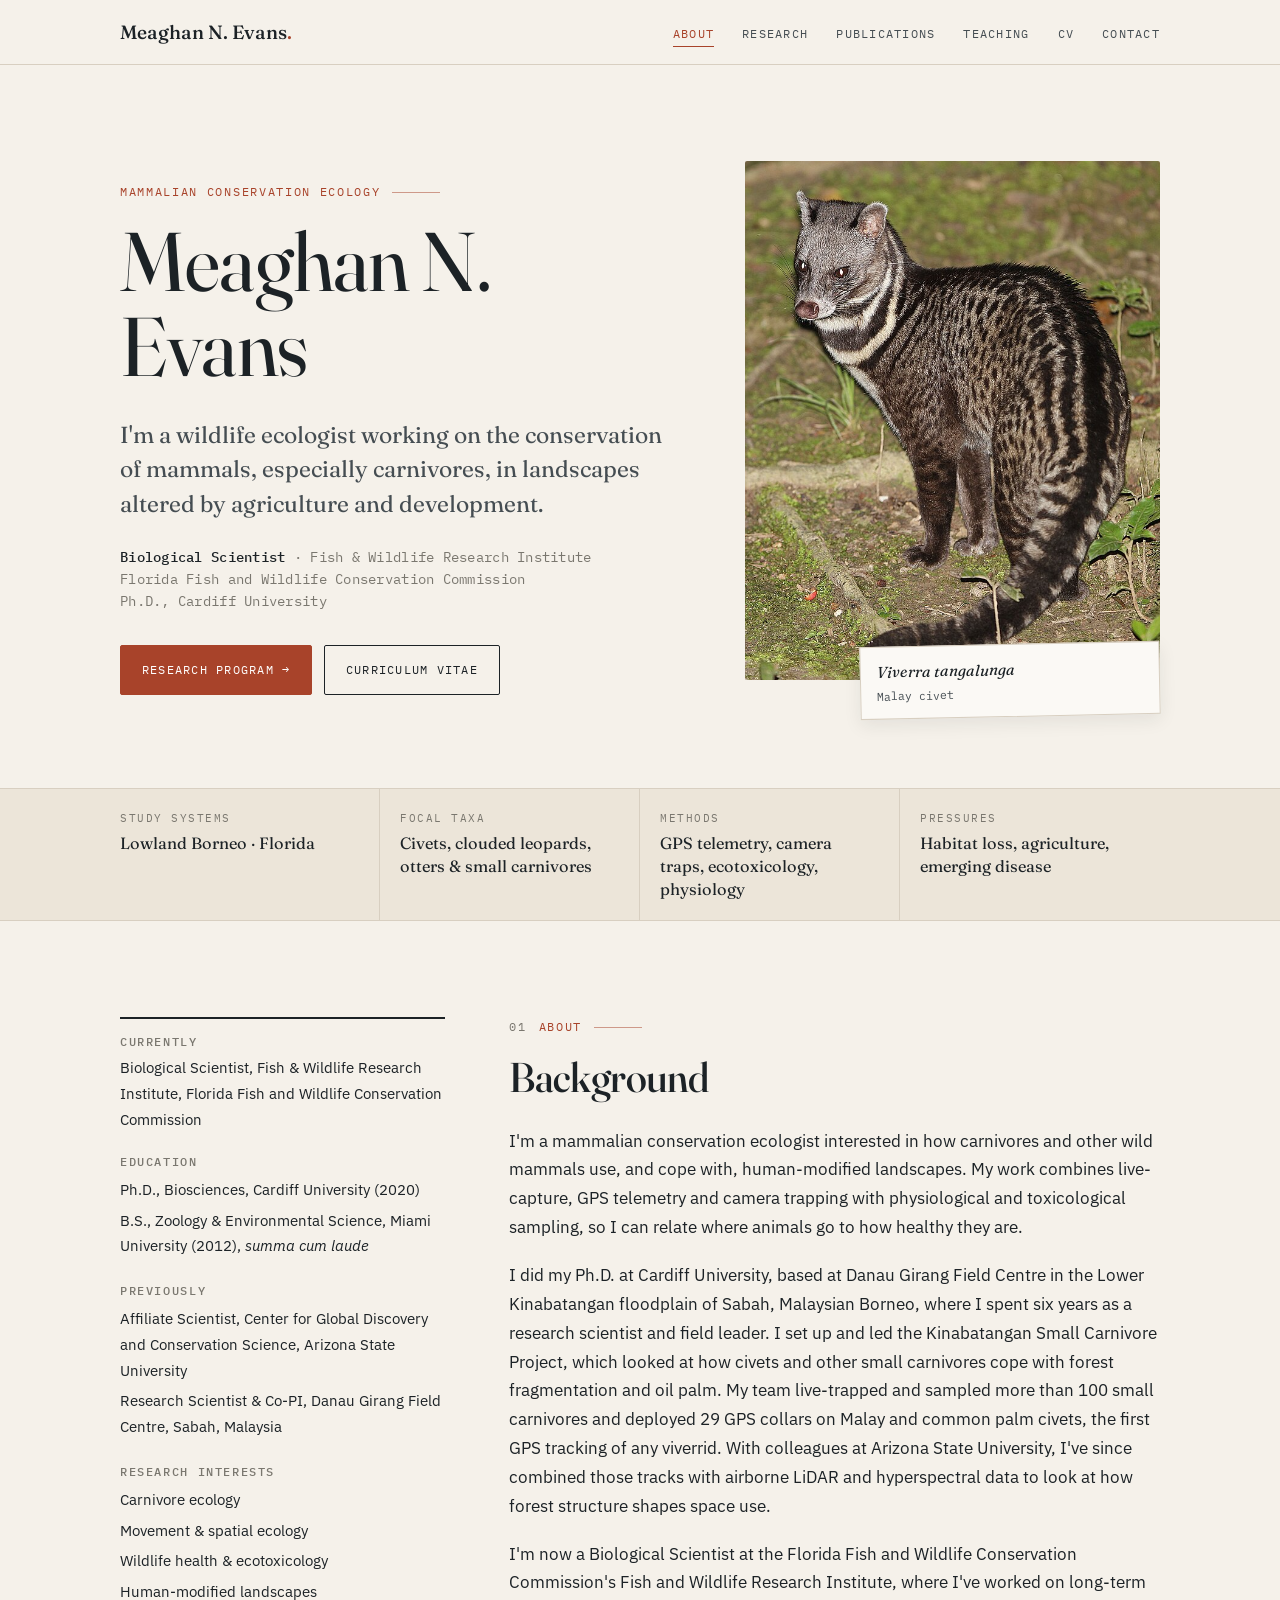
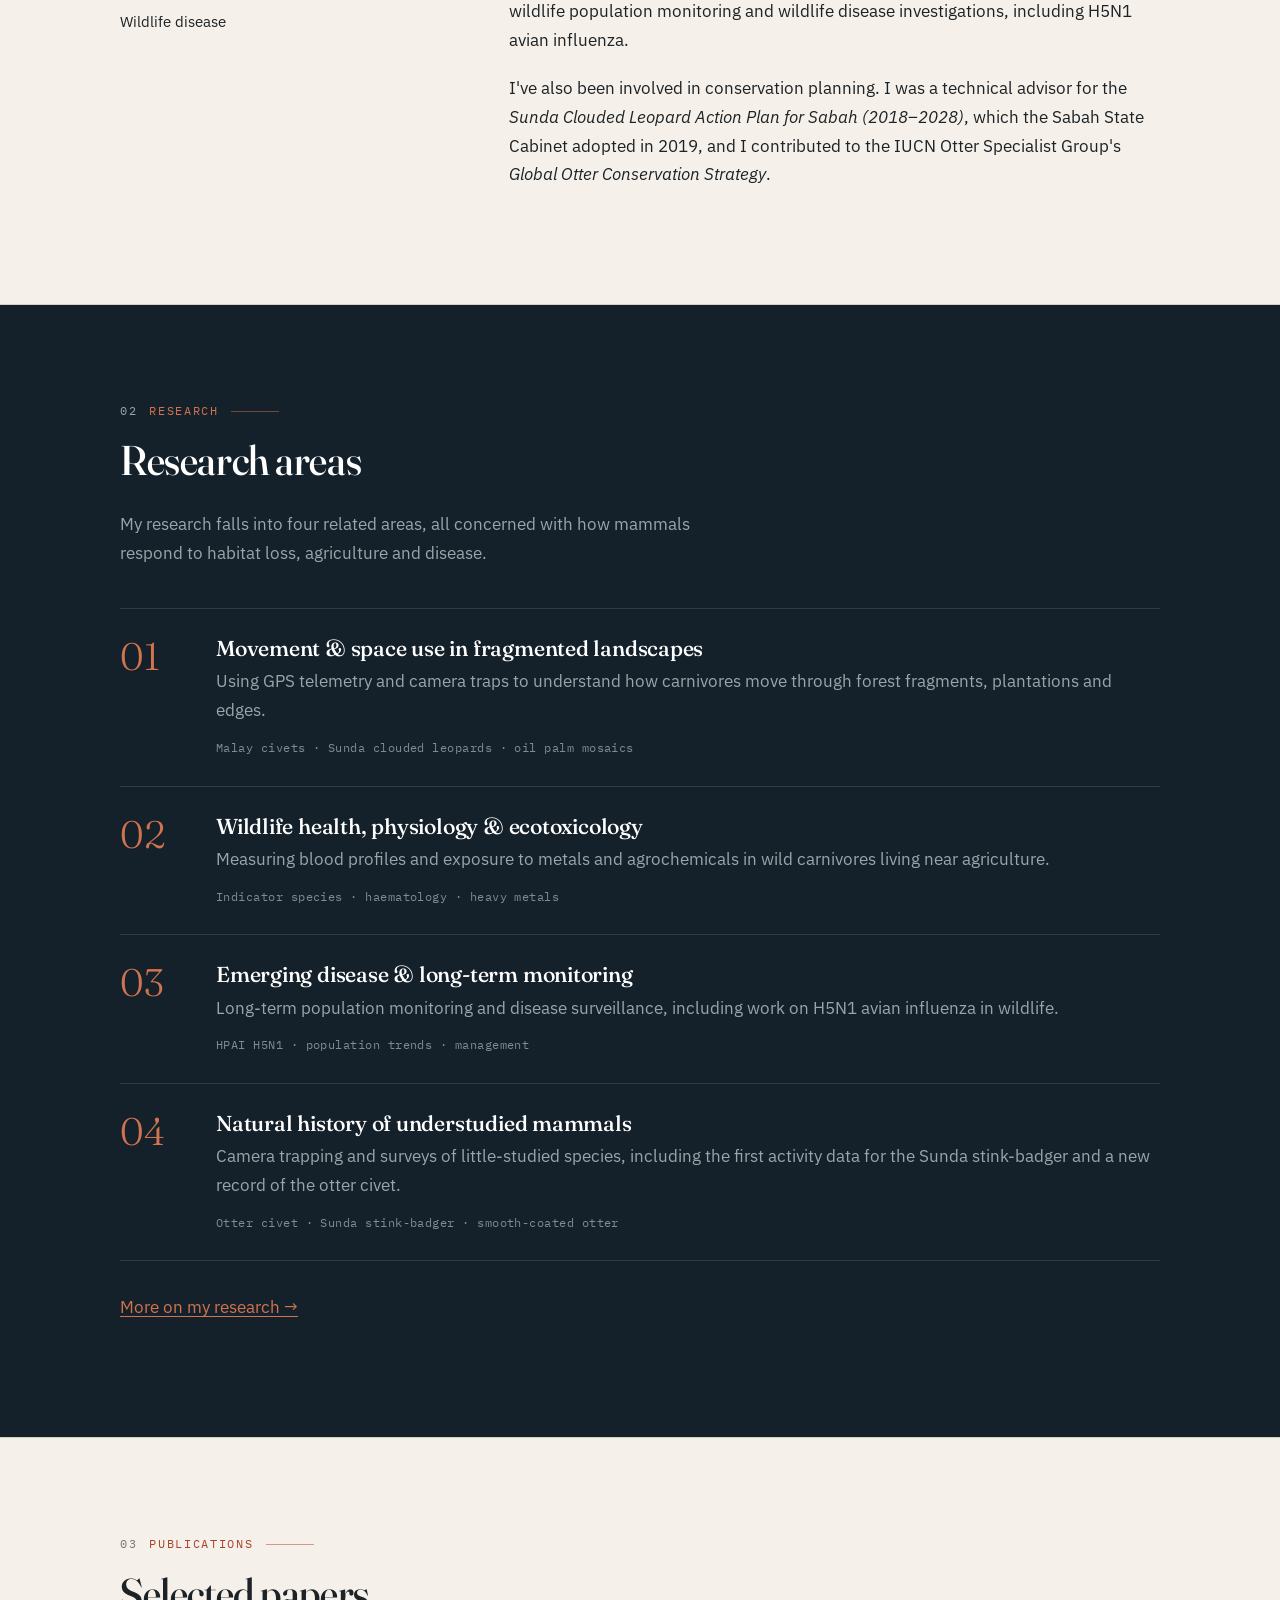
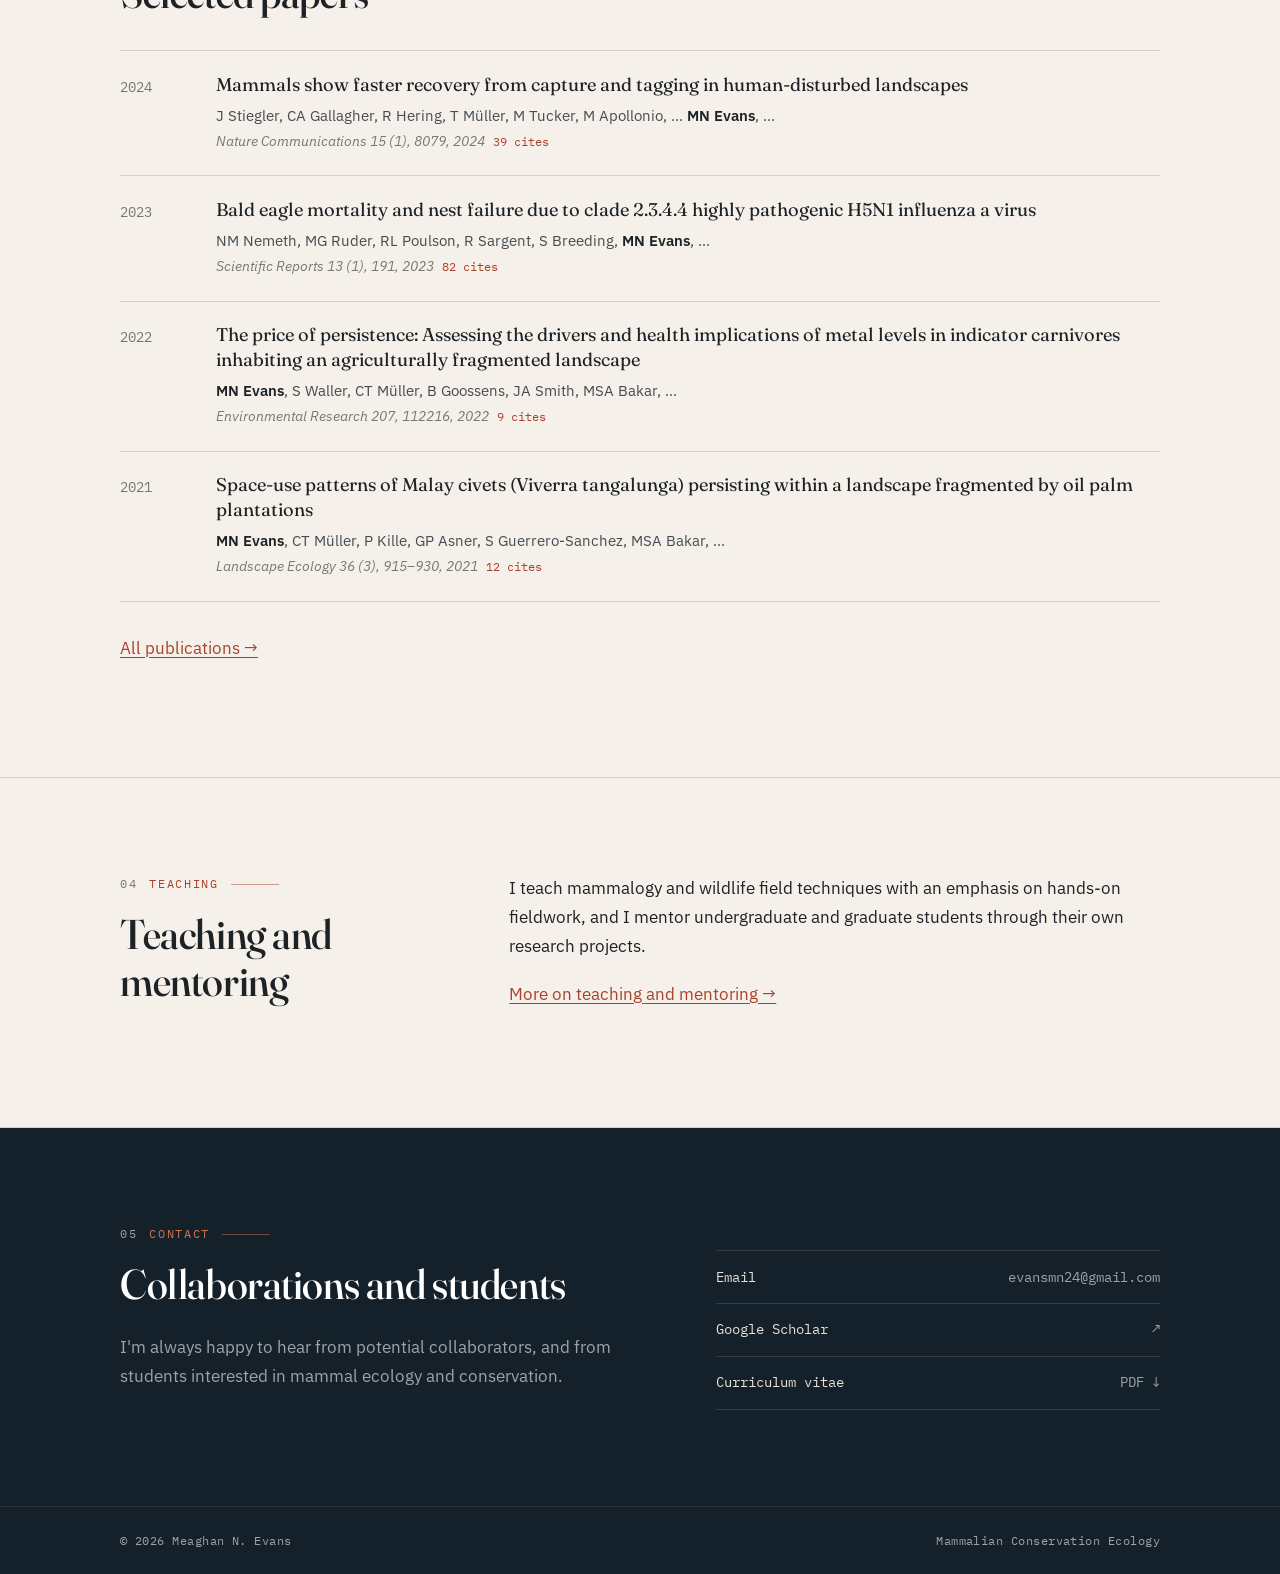
==== commit 89f67413: "Remove photo credit from captions Co-Authored-By: Claude Opus 5.5 <noreply@anthropic.com>" ====
--- a/index.html
+++ b/index.html
@@ -56,8 +56,7 @@
           <img src="assets/img/malay-civet.jpg" alt="Malay civet standing on the forest floor at night, looking back over its shoulder" width="1280" height="853">
           <figcaption>
             <b>Viverra tangalunga</b>
-            Malay civet<br>
-            Photo: James Eaton (CC0)
+            Malay civet
           </figcaption>
         </figure>
       </div>
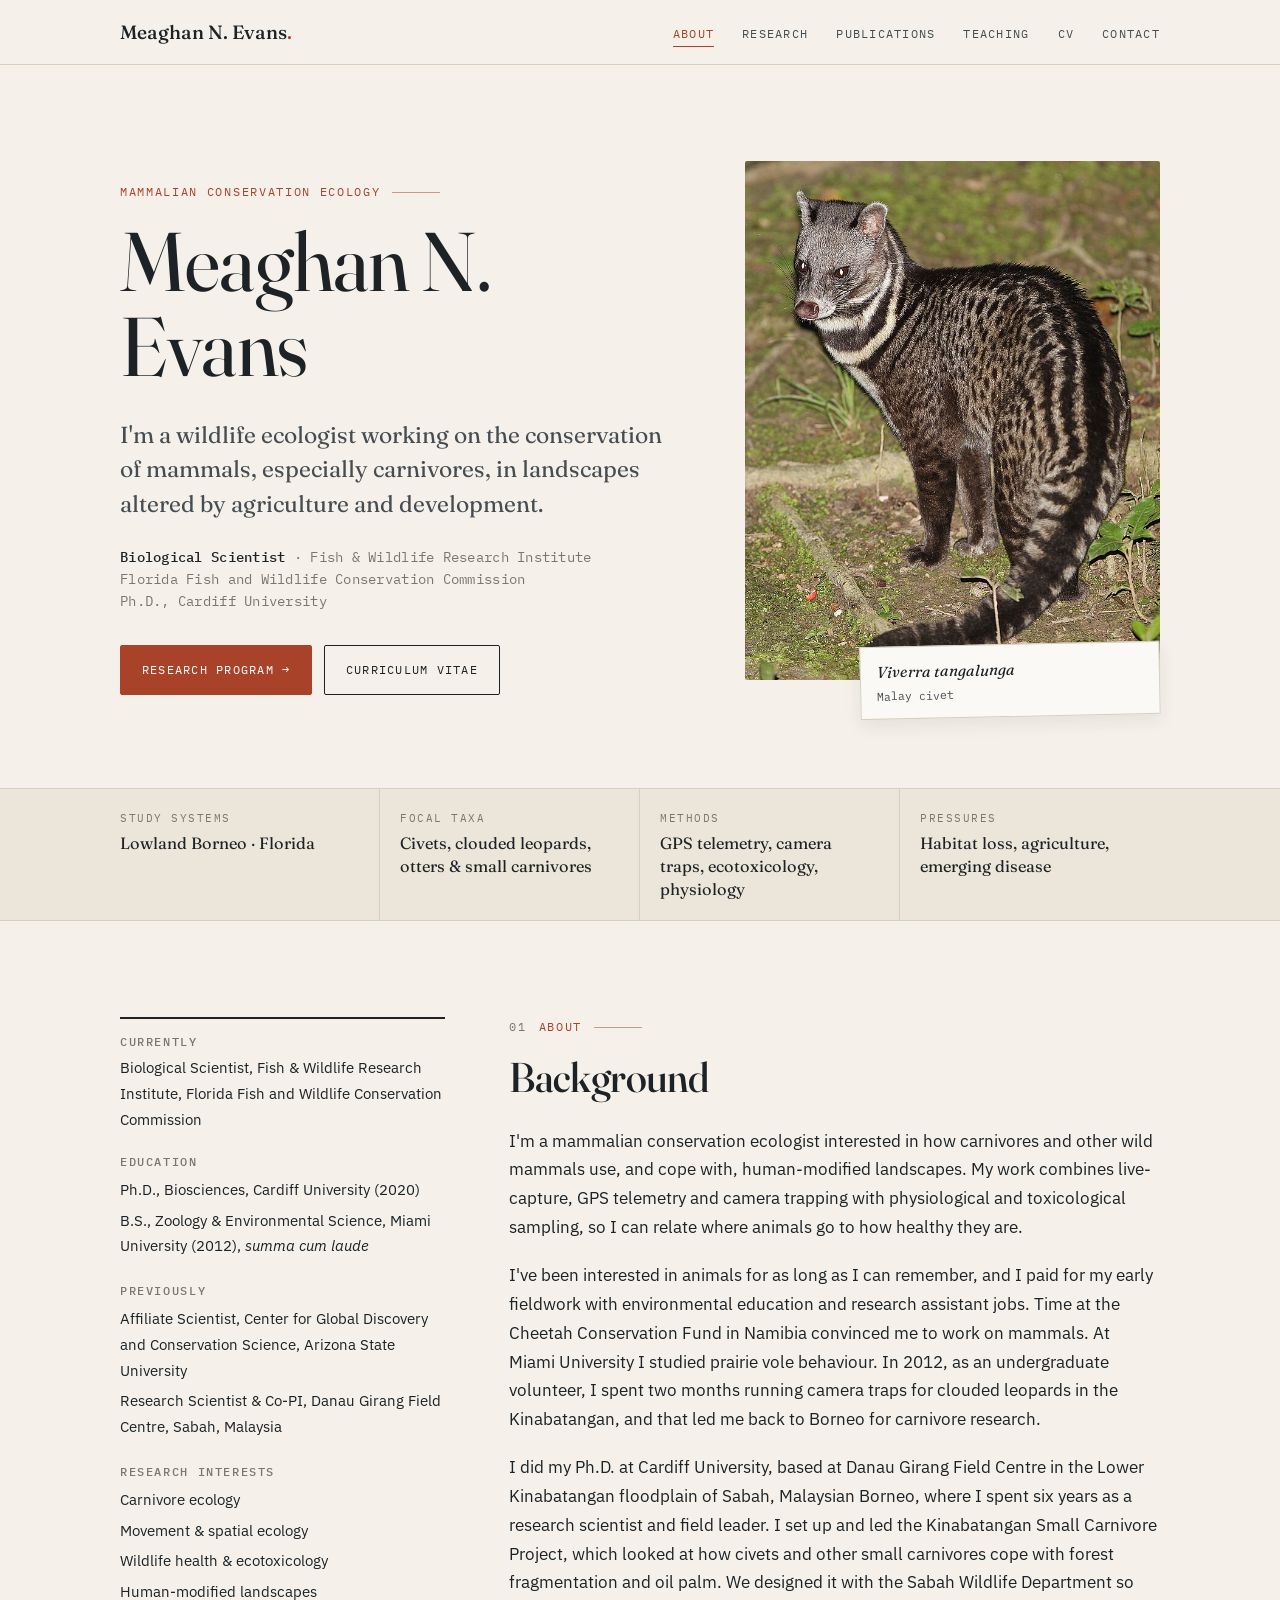
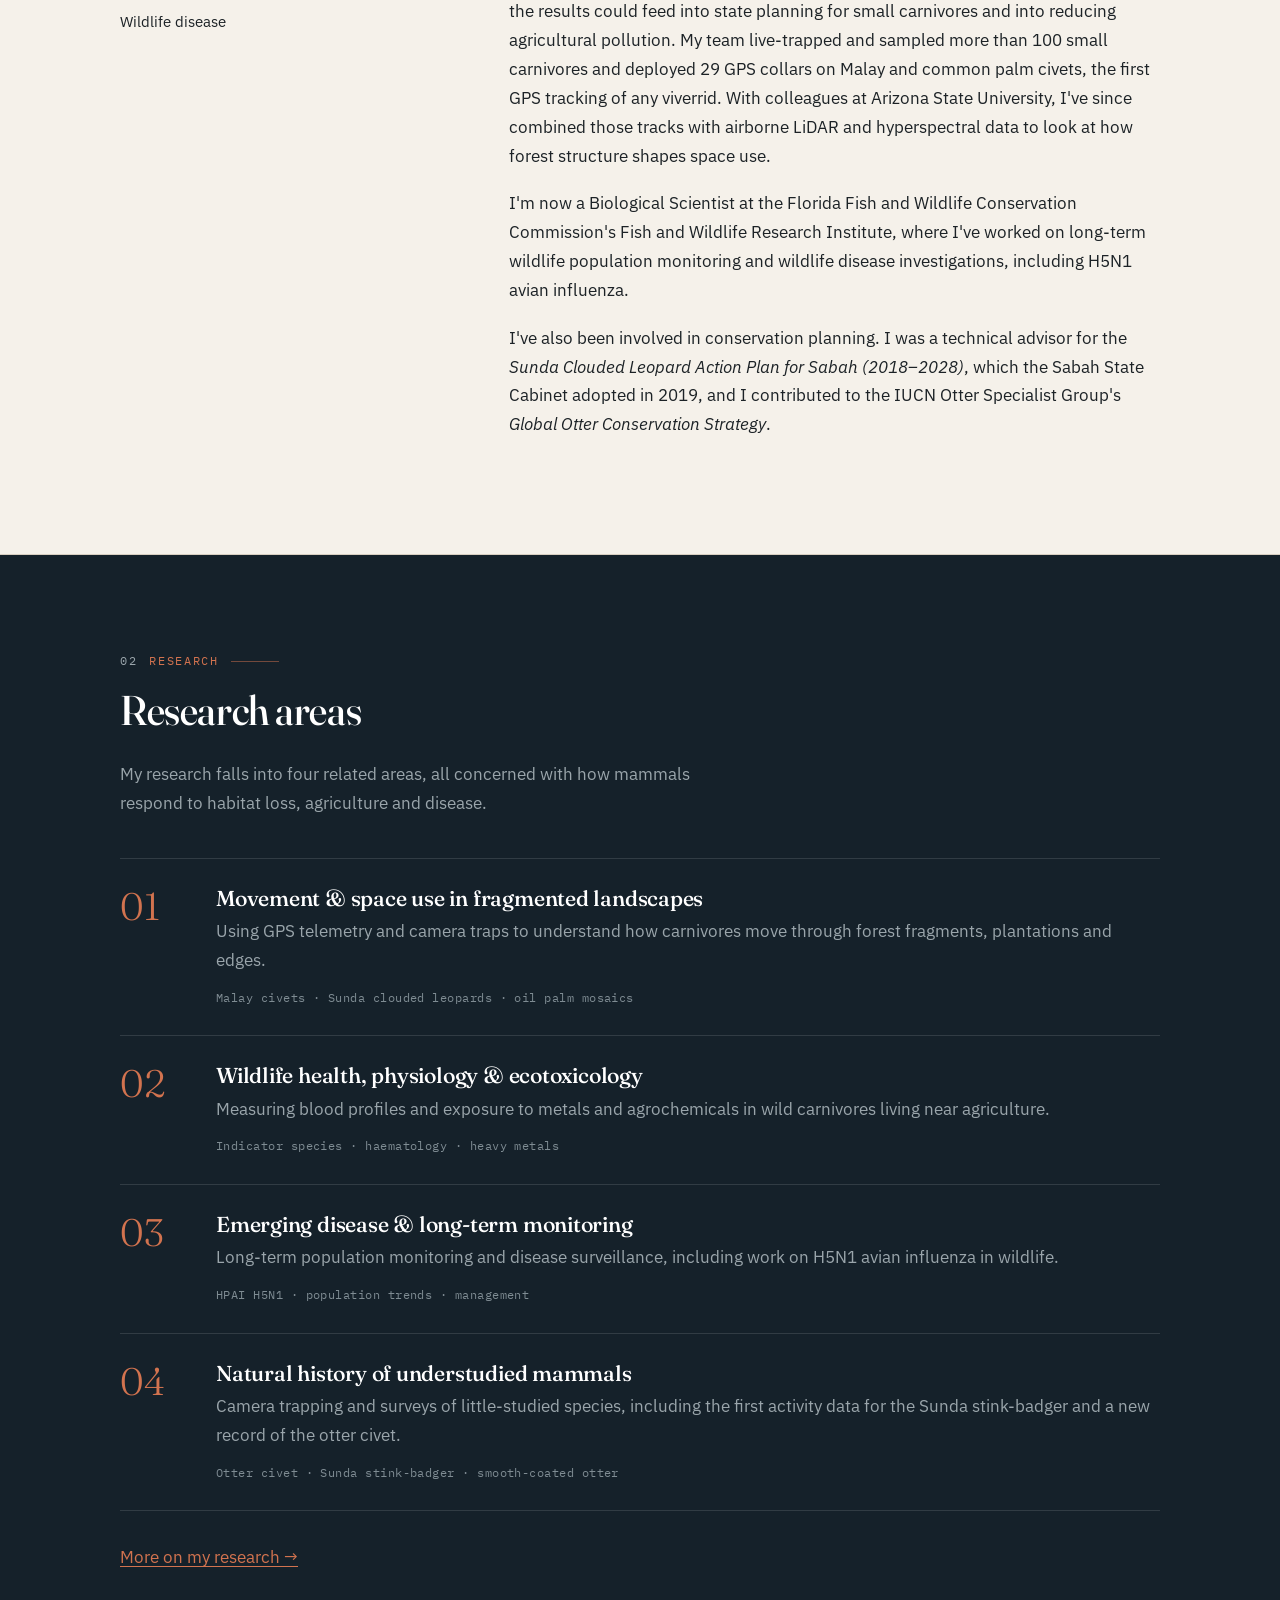
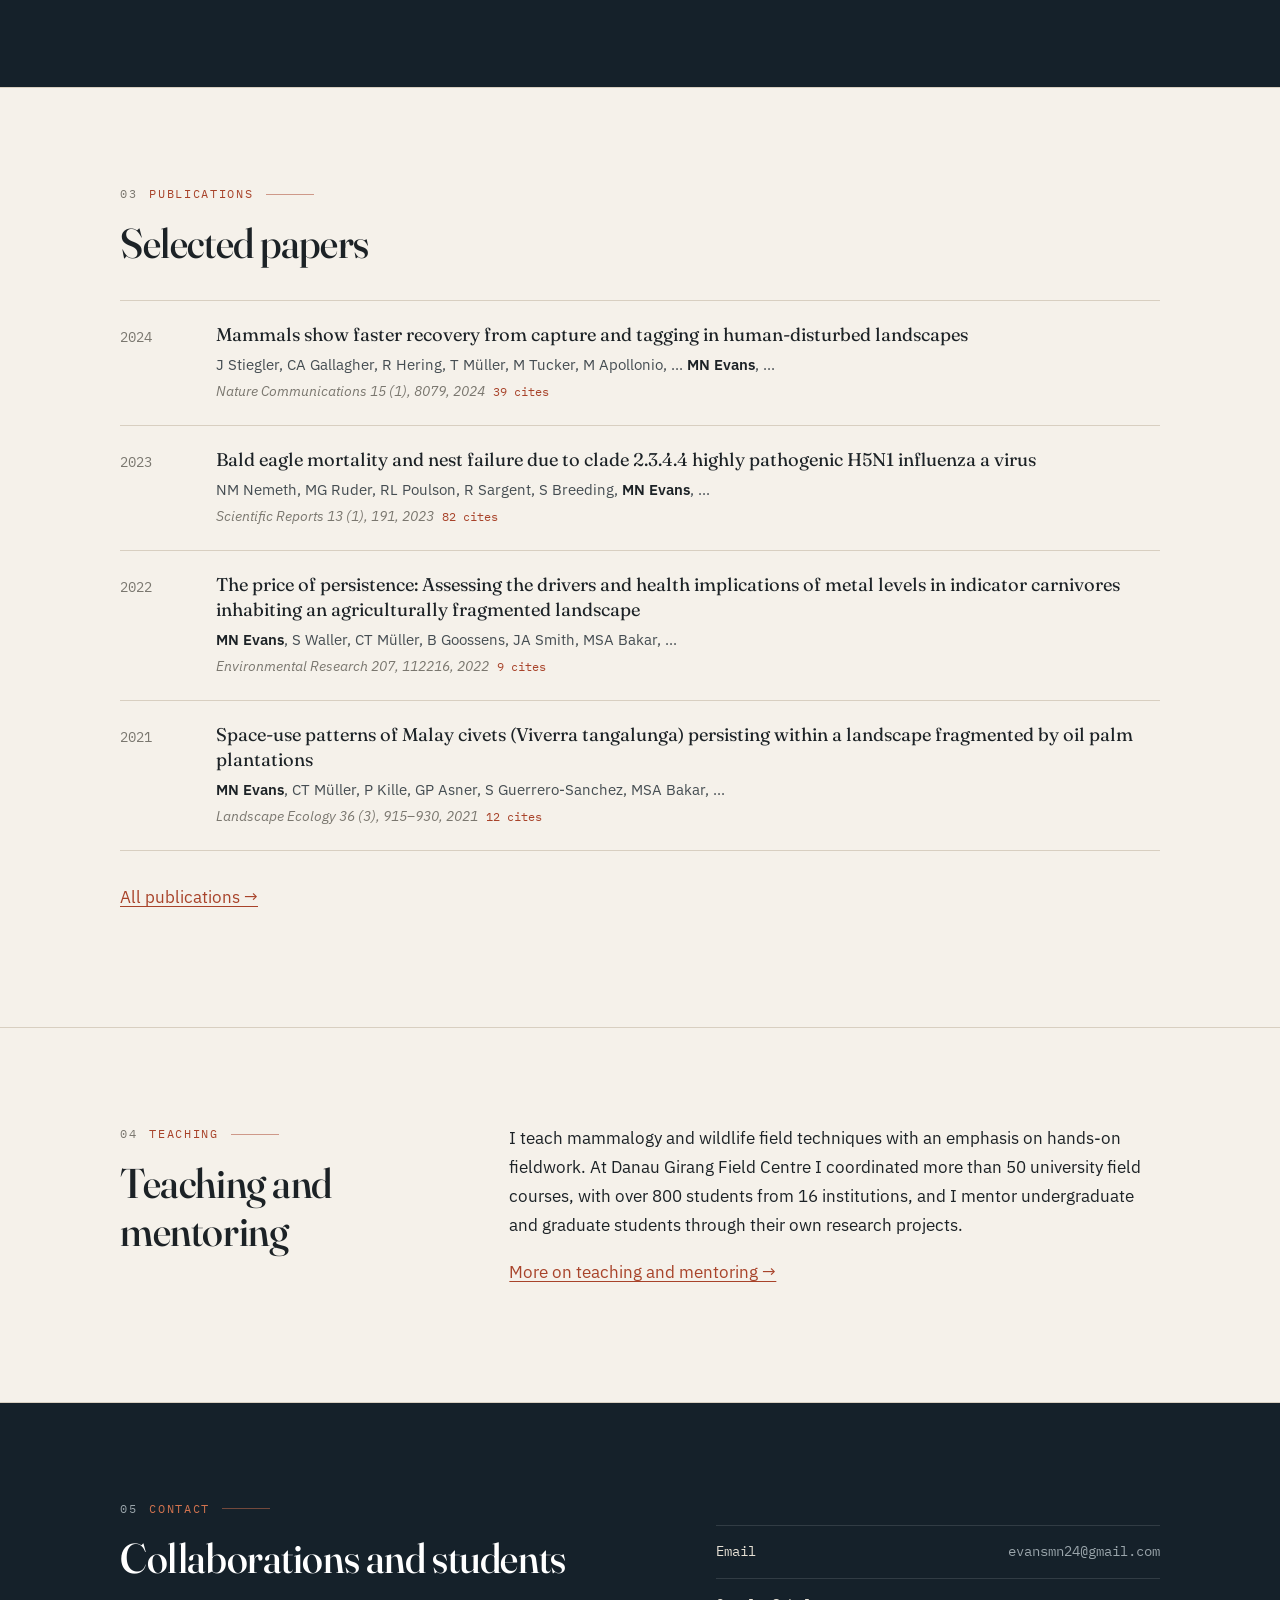
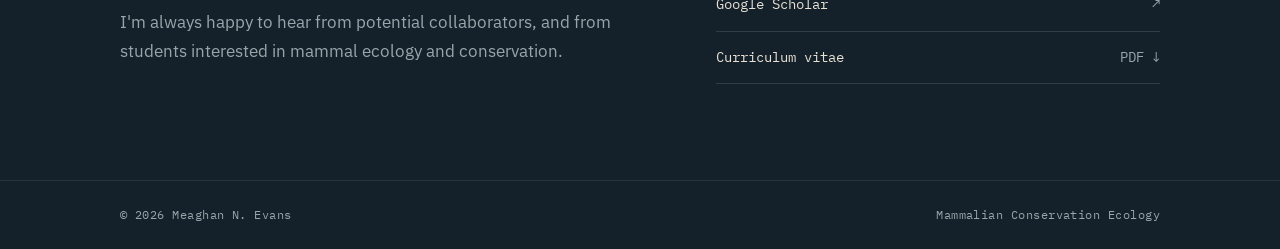
==== commit 6c87362d: "Expand teaching page with field courses; add CNAME, sitemap and robots for meaghanevans.science Co-A" ====
--- a/index.html
+++ b/index.html
@@ -8,7 +8,9 @@
   <meta property="og:title" content="Meaghan N. Evans | Mammalian Conservation Ecology">
   <meta property="og:description" content="Mammalian conservation ecologist studying how carnivores persist in human-modified landscapes.">
   <meta property="og:type" content="website">
-  <meta property="og:image" content="assets/img/malay-civet.jpg">
+  <meta property="og:image" content="https://meaghanevans.science/assets/img/malay-civet.jpg">
+  <meta property="og:url" content="https://meaghanevans.science/">
+  <link rel="canonical" href="https://meaghanevans.science/">
   <link rel="icon" type="image/svg+xml" href="favicon.svg">
   <link rel="preconnect" href="https://fonts.googleapis.com">
   <link rel="preconnect" href="https://fonts.gstatic.com" crossorigin>
@@ -103,7 +105,8 @@
           <p class="kicker"><span class="num">01</span> About</p>
           <h2>Background</h2>
           <p>I'm a mammalian conservation ecologist interested in how carnivores and other wild mammals use, and cope with, human-modified landscapes. My work combines live-capture, GPS telemetry and camera trapping with physiological and toxicological sampling, so I can relate where animals go to how healthy they are.</p>
-          <p>I did my Ph.D. at Cardiff University, based at Danau Girang Field Centre in the Lower Kinabatangan floodplain of Sabah, Malaysian Borneo, where I spent six years as a research scientist and field leader. I set up and led the Kinabatangan Small Carnivore Project, which looked at how civets and other small carnivores cope with forest fragmentation and oil palm. My team live-trapped and sampled more than 100 small carnivores and deployed 29 GPS collars on Malay and common palm civets, the first GPS tracking of any viverrid. With colleagues at Arizona State University, I've since combined those tracks with airborne LiDAR and hyperspectral data to look at how forest structure shapes space use.</p>
+          <p>I've been interested in animals for as long as I can remember, and I paid for my early fieldwork with environmental education and research assistant jobs. Time at the Cheetah Conservation Fund in Namibia convinced me to work on mammals. At Miami University I studied prairie vole behaviour. In 2012, as an undergraduate volunteer, I spent two months running camera traps for clouded leopards in the Kinabatangan, and that led me back to Borneo for carnivore research.</p>
+          <p>I did my Ph.D. at Cardiff University, based at Danau Girang Field Centre in the Lower Kinabatangan floodplain of Sabah, Malaysian Borneo, where I spent six years as a research scientist and field leader. I set up and led the Kinabatangan Small Carnivore Project, which looked at how civets and other small carnivores cope with forest fragmentation and oil palm. We designed it with the Sabah Wildlife Department so the results could feed into state planning for small carnivores and into reducing agricultural pollution. My team live-trapped and sampled more than 100 small carnivores and deployed 29 GPS collars on Malay and common palm civets, the first GPS tracking of any viverrid. With colleagues at Arizona State University, I've since combined those tracks with airborne LiDAR and hyperspectral data to look at how forest structure shapes space use.</p>
           <p>I'm now a Biological Scientist at the Florida Fish and Wildlife Conservation Commission's Fish and Wildlife Research Institute, where I've worked on long-term wildlife population monitoring and wildlife disease investigations, including H5N1 avian influenza.</p>
           <p>I've also been involved in conservation planning. I was a technical advisor for the <i>Sunda Clouded Leopard Action Plan for Sabah (2018–2028)</i>, which the Sabah State Cabinet adopted in 2019, and I contributed to the IUCN Otter Specialist Group's <i>Global Otter Conservation Strategy</i>.</p>
           <!-- VERIFY: FWC role description above -->
@@ -169,7 +172,7 @@
           <h2>Teaching and mentoring</h2>
         </div>
         <div data-reveal>
-          <p>I teach mammalogy and wildlife field techniques with an emphasis on hands-on fieldwork, and I mentor undergraduate and graduate students through their own research projects.</p>
+          <p>I teach mammalogy and wildlife field techniques with an emphasis on hands-on fieldwork. At Danau Girang Field Centre I coordinated more than 50 university field courses, with over 800 students from 16 institutions, and I mentor undergraduate and graduate students through their own research projects.</p>
           <p><a href="teaching.html">More on teaching and mentoring →</a></p>
         </div>
       </div>
--- a/style.css
+++ b/style.css
@@ -499,6 +499,7 @@
   object-fit: cover;
   border-radius: 2px;
 }
+.research-media img.natural { aspect-ratio: auto; height: auto; }
 .research-media figcaption {
   font-family: var(--mono);
   font-size: .72rem;
@@ -559,7 +560,8 @@
 /* Course "catalogue cards" */
 .courses {
   display: grid;
-  grid-template-columns: repeat(auto-fit, minmax(260px, 1fr));
+  grid-template-columns: repeat(auto-fit, minmax(min(100%, 340px), 1fr));
+  max-width: 900px;
   gap: 1.25rem;
   margin-top: 2rem;
 }
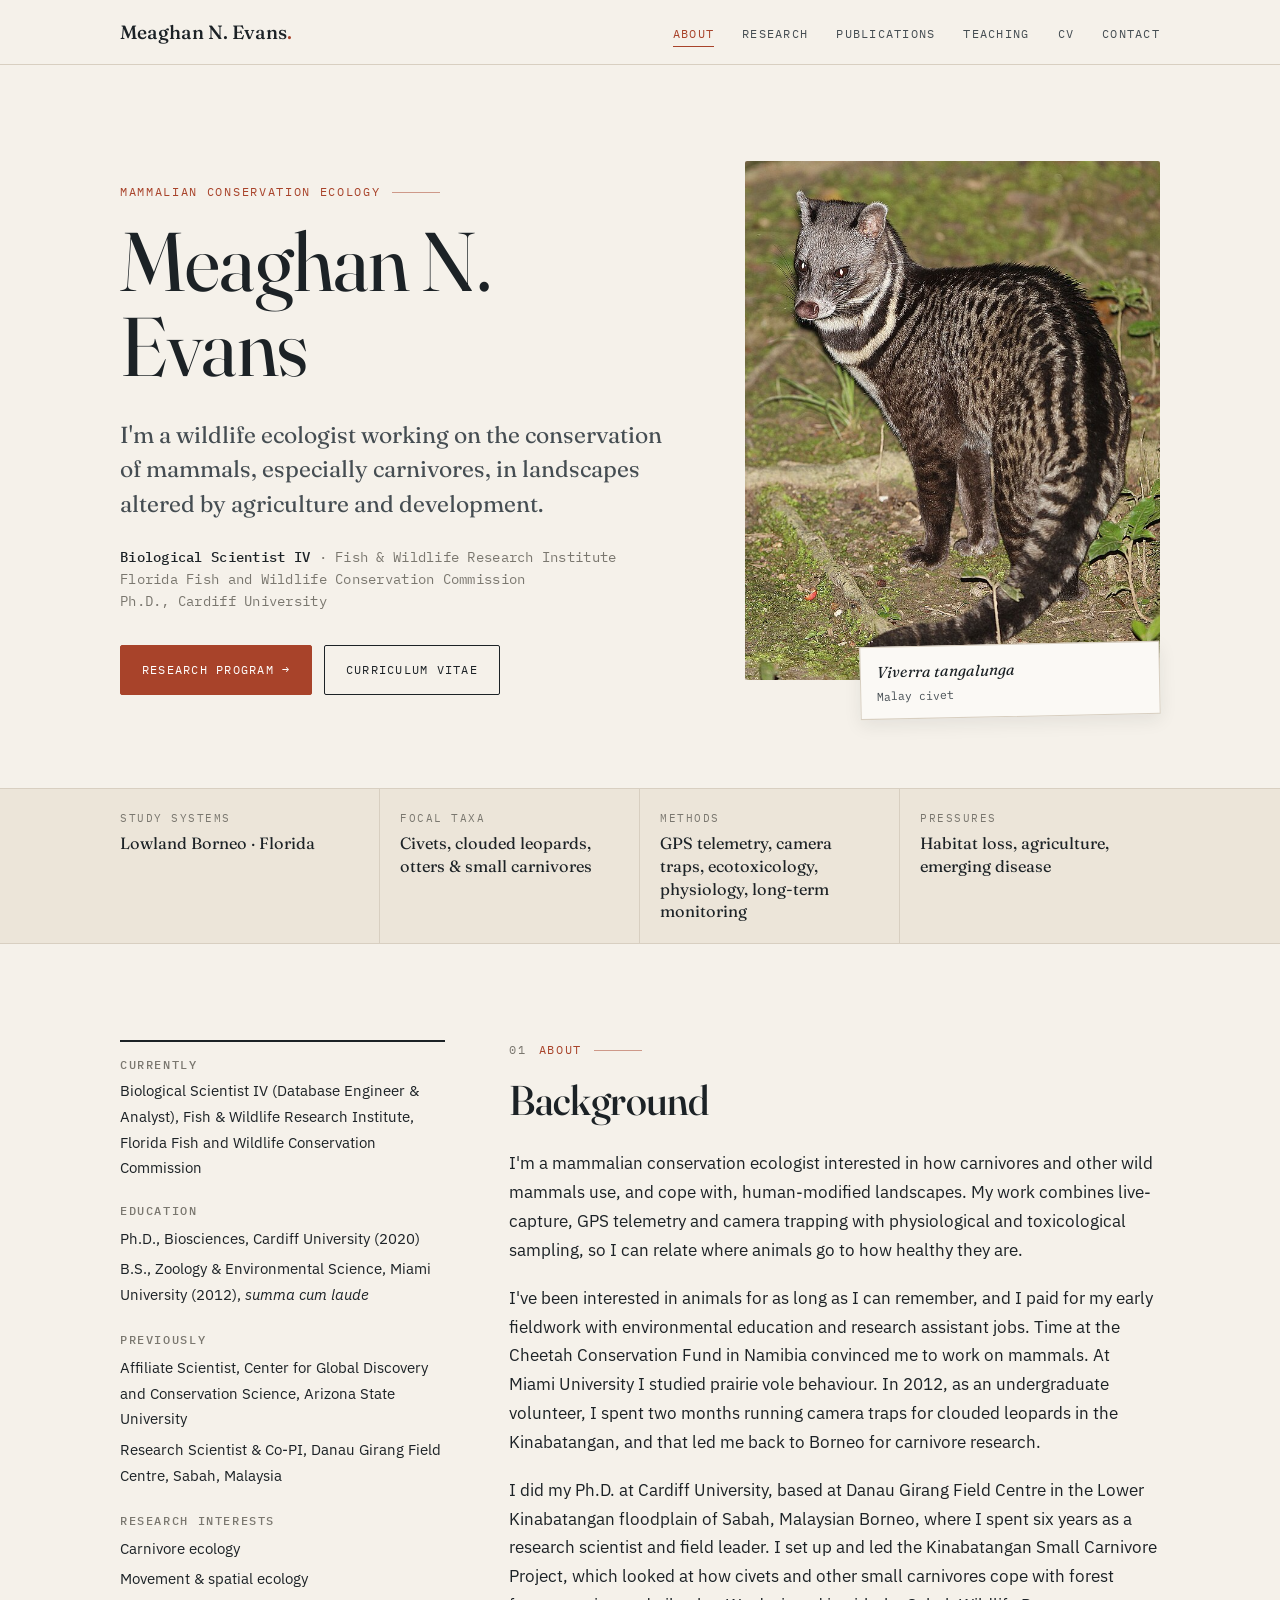
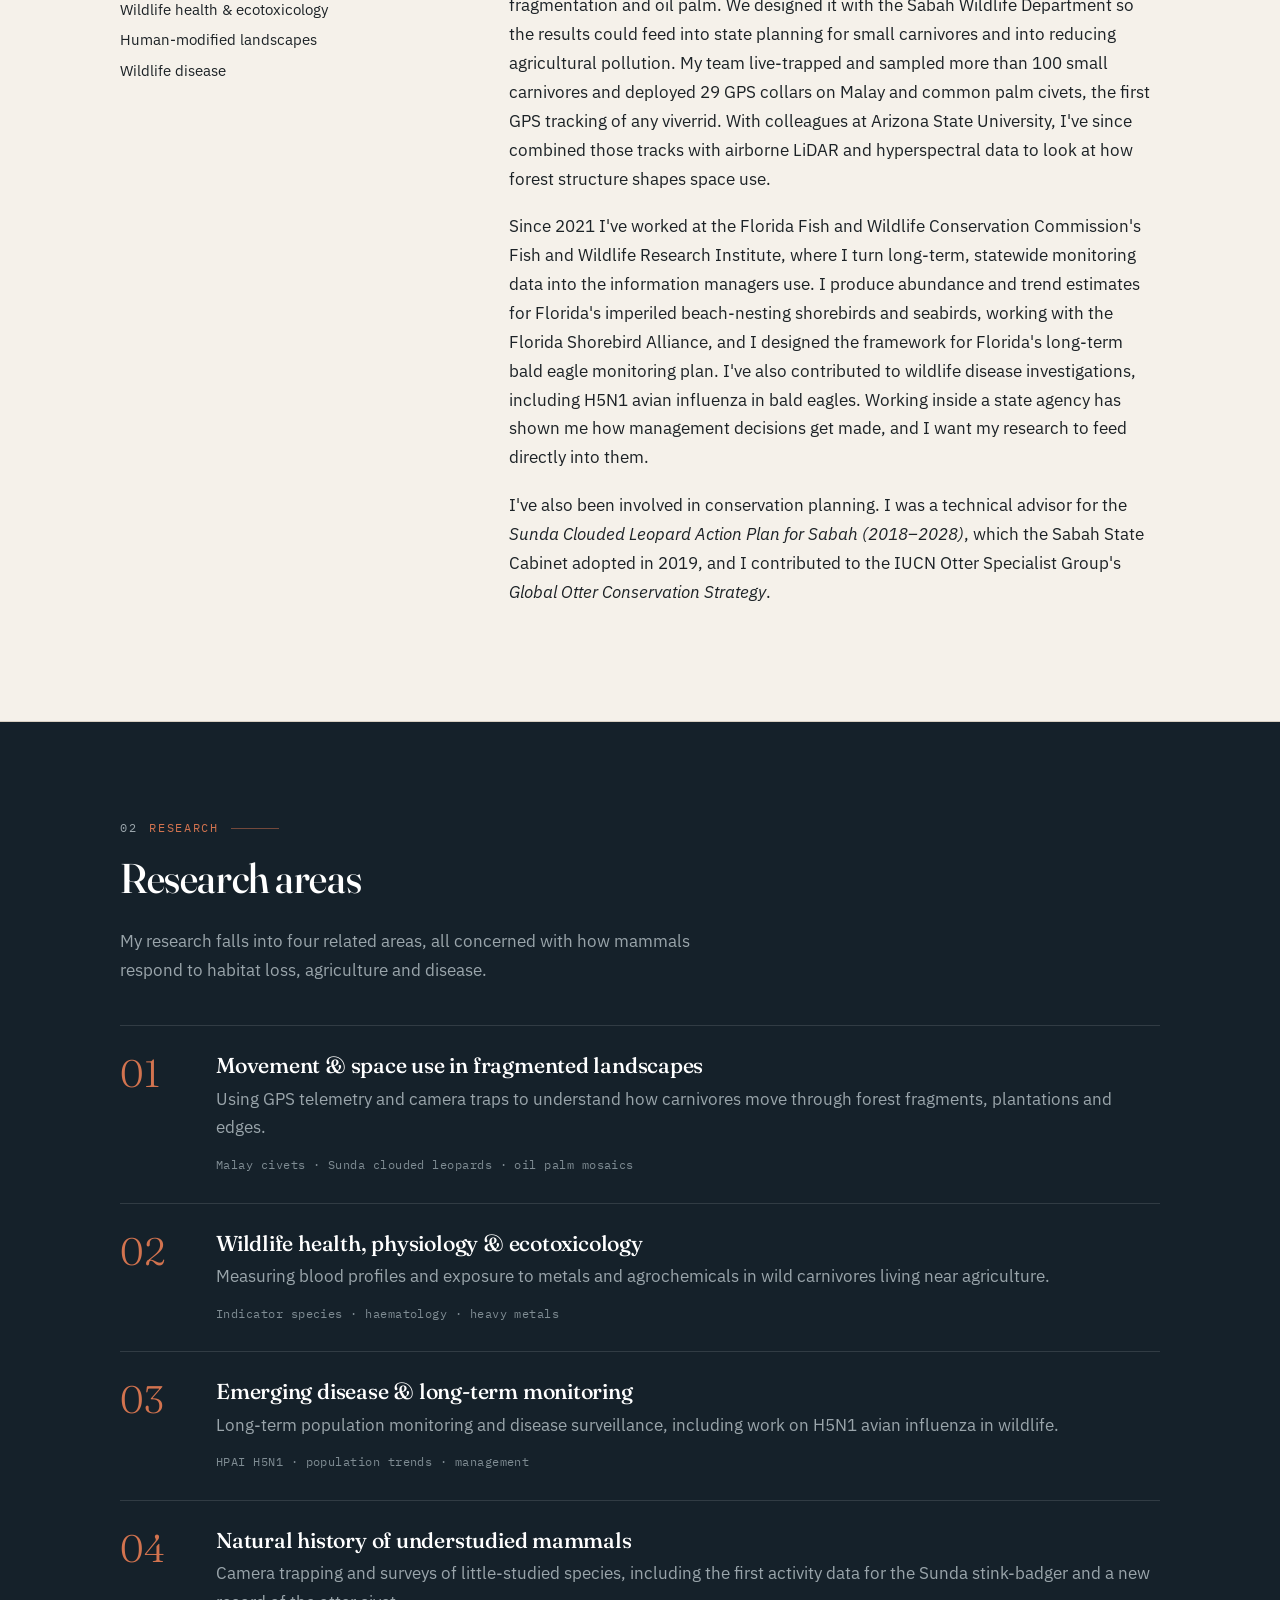
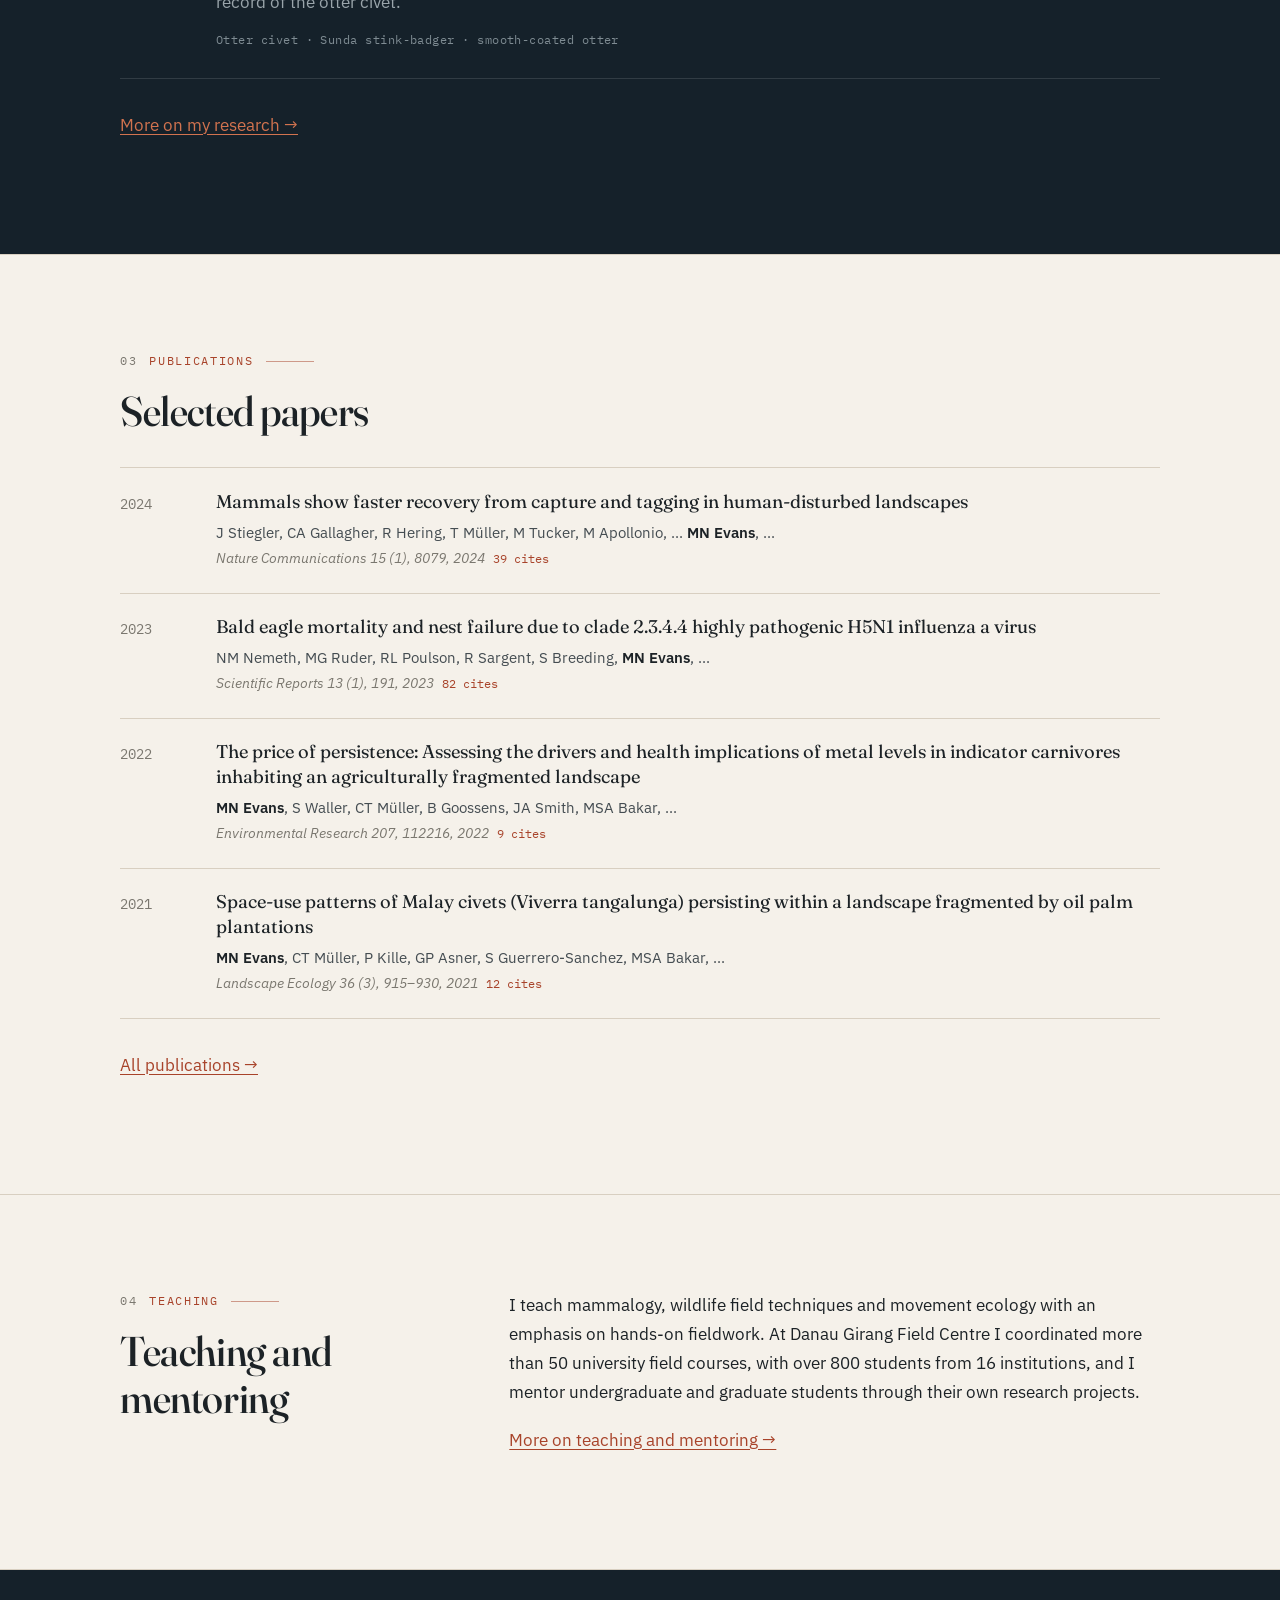
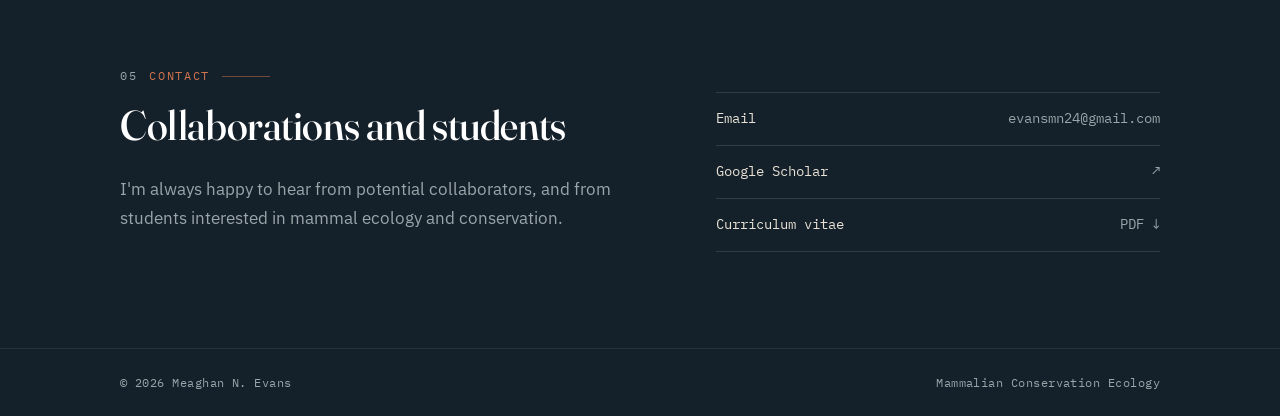
==== commit dc94bd30: "Add current FWC work, future research directions, movement ecology course - Update FWC role and desc" ====
--- a/index.html
+++ b/index.html
@@ -44,7 +44,7 @@
           <h1>Meaghan N. Evans</h1>
           <p class="lede">I'm a wildlife ecologist working on the conservation of mammals, especially carnivores, in landscapes altered by agriculture and development.</p>
           <p class="role">
-            <strong>Biological Scientist</strong> · Fish &amp; Wildlife Research Institute<br>
+            <strong>Biological Scientist IV</strong> · Fish &amp; Wildlife Research Institute<br>
             Florida Fish and Wildlife Conservation Commission<br>
             Ph.D., Cardiff University
           </p>
@@ -70,7 +70,7 @@
         <dl>
           <div><dt>Study systems</dt><dd>Lowland Borneo · Florida</dd></div>
           <div><dt>Focal taxa</dt><dd>Civets, clouded leopards, otters &amp; small carnivores</dd></div>
-          <div><dt>Methods</dt><dd>GPS telemetry, camera traps, ecotoxicology, physiology</dd></div>
+          <div><dt>Methods</dt><dd>GPS telemetry, camera traps, ecotoxicology, physiology, long-term monitoring</dd></div>
           <div><dt>Pressures</dt><dd>Habitat loss, agriculture, emerging disease</dd></div>
         </dl>
       </div>
@@ -81,7 +81,7 @@
       <div class="wrap split">
         <aside class="aside-card" data-reveal>
           <h4>Currently</h4>
-          <p>Biological Scientist, Fish &amp; Wildlife Research Institute, Florida Fish and Wildlife Conservation Commission</p>
+          <p>Biological Scientist IV (Database Engineer &amp; Analyst), Fish &amp; Wildlife Research Institute, Florida Fish and Wildlife Conservation Commission</p>
           <h4>Education</h4>
           <ul>
             <li>Ph.D., Biosciences, Cardiff University (2020)</li>
@@ -107,7 +107,7 @@
           <p>I'm a mammalian conservation ecologist interested in how carnivores and other wild mammals use, and cope with, human-modified landscapes. My work combines live-capture, GPS telemetry and camera trapping with physiological and toxicological sampling, so I can relate where animals go to how healthy they are.</p>
           <p>I've been interested in animals for as long as I can remember, and I paid for my early fieldwork with environmental education and research assistant jobs. Time at the Cheetah Conservation Fund in Namibia convinced me to work on mammals. At Miami University I studied prairie vole behaviour. In 2012, as an undergraduate volunteer, I spent two months running camera traps for clouded leopards in the Kinabatangan, and that led me back to Borneo for carnivore research.</p>
           <p>I did my Ph.D. at Cardiff University, based at Danau Girang Field Centre in the Lower Kinabatangan floodplain of Sabah, Malaysian Borneo, where I spent six years as a research scientist and field leader. I set up and led the Kinabatangan Small Carnivore Project, which looked at how civets and other small carnivores cope with forest fragmentation and oil palm. We designed it with the Sabah Wildlife Department so the results could feed into state planning for small carnivores and into reducing agricultural pollution. My team live-trapped and sampled more than 100 small carnivores and deployed 29 GPS collars on Malay and common palm civets, the first GPS tracking of any viverrid. With colleagues at Arizona State University, I've since combined those tracks with airborne LiDAR and hyperspectral data to look at how forest structure shapes space use.</p>
-          <p>I'm now a Biological Scientist at the Florida Fish and Wildlife Conservation Commission's Fish and Wildlife Research Institute, where I've worked on long-term wildlife population monitoring and wildlife disease investigations, including H5N1 avian influenza.</p>
+          <p>Since 2021 I've worked at the Florida Fish and Wildlife Conservation Commission's Fish and Wildlife Research Institute, where I turn long-term, statewide monitoring data into the information managers use. I produce abundance and trend estimates for Florida's imperiled beach-nesting shorebirds and seabirds, working with the Florida Shorebird Alliance, and I designed the framework for Florida's long-term bald eagle monitoring plan. I've also contributed to wildlife disease investigations, including H5N1 avian influenza in bald eagles. Working inside a state agency has shown me how management decisions get made, and I want my research to feed directly into them.</p>
           <p>I've also been involved in conservation planning. I was a technical advisor for the <i>Sunda Clouded Leopard Action Plan for Sabah (2018–2028)</i>, which the Sabah State Cabinet adopted in 2019, and I contributed to the IUCN Otter Specialist Group's <i>Global Otter Conservation Strategy</i>.</p>
           <!-- VERIFY: FWC role description above -->
         </div>
@@ -172,7 +172,7 @@
           <h2>Teaching and mentoring</h2>
         </div>
         <div data-reveal>
-          <p>I teach mammalogy and wildlife field techniques with an emphasis on hands-on fieldwork. At Danau Girang Field Centre I coordinated more than 50 university field courses, with over 800 students from 16 institutions, and I mentor undergraduate and graduate students through their own research projects.</p>
+          <p>I teach mammalogy, wildlife field techniques and movement ecology with an emphasis on hands-on fieldwork. At Danau Girang Field Centre I coordinated more than 50 university field courses, with over 800 students from 16 institutions, and I mentor undergraduate and graduate students through their own research projects.</p>
           <p><a href="teaching.html">More on teaching and mentoring →</a></p>
         </div>
       </div>
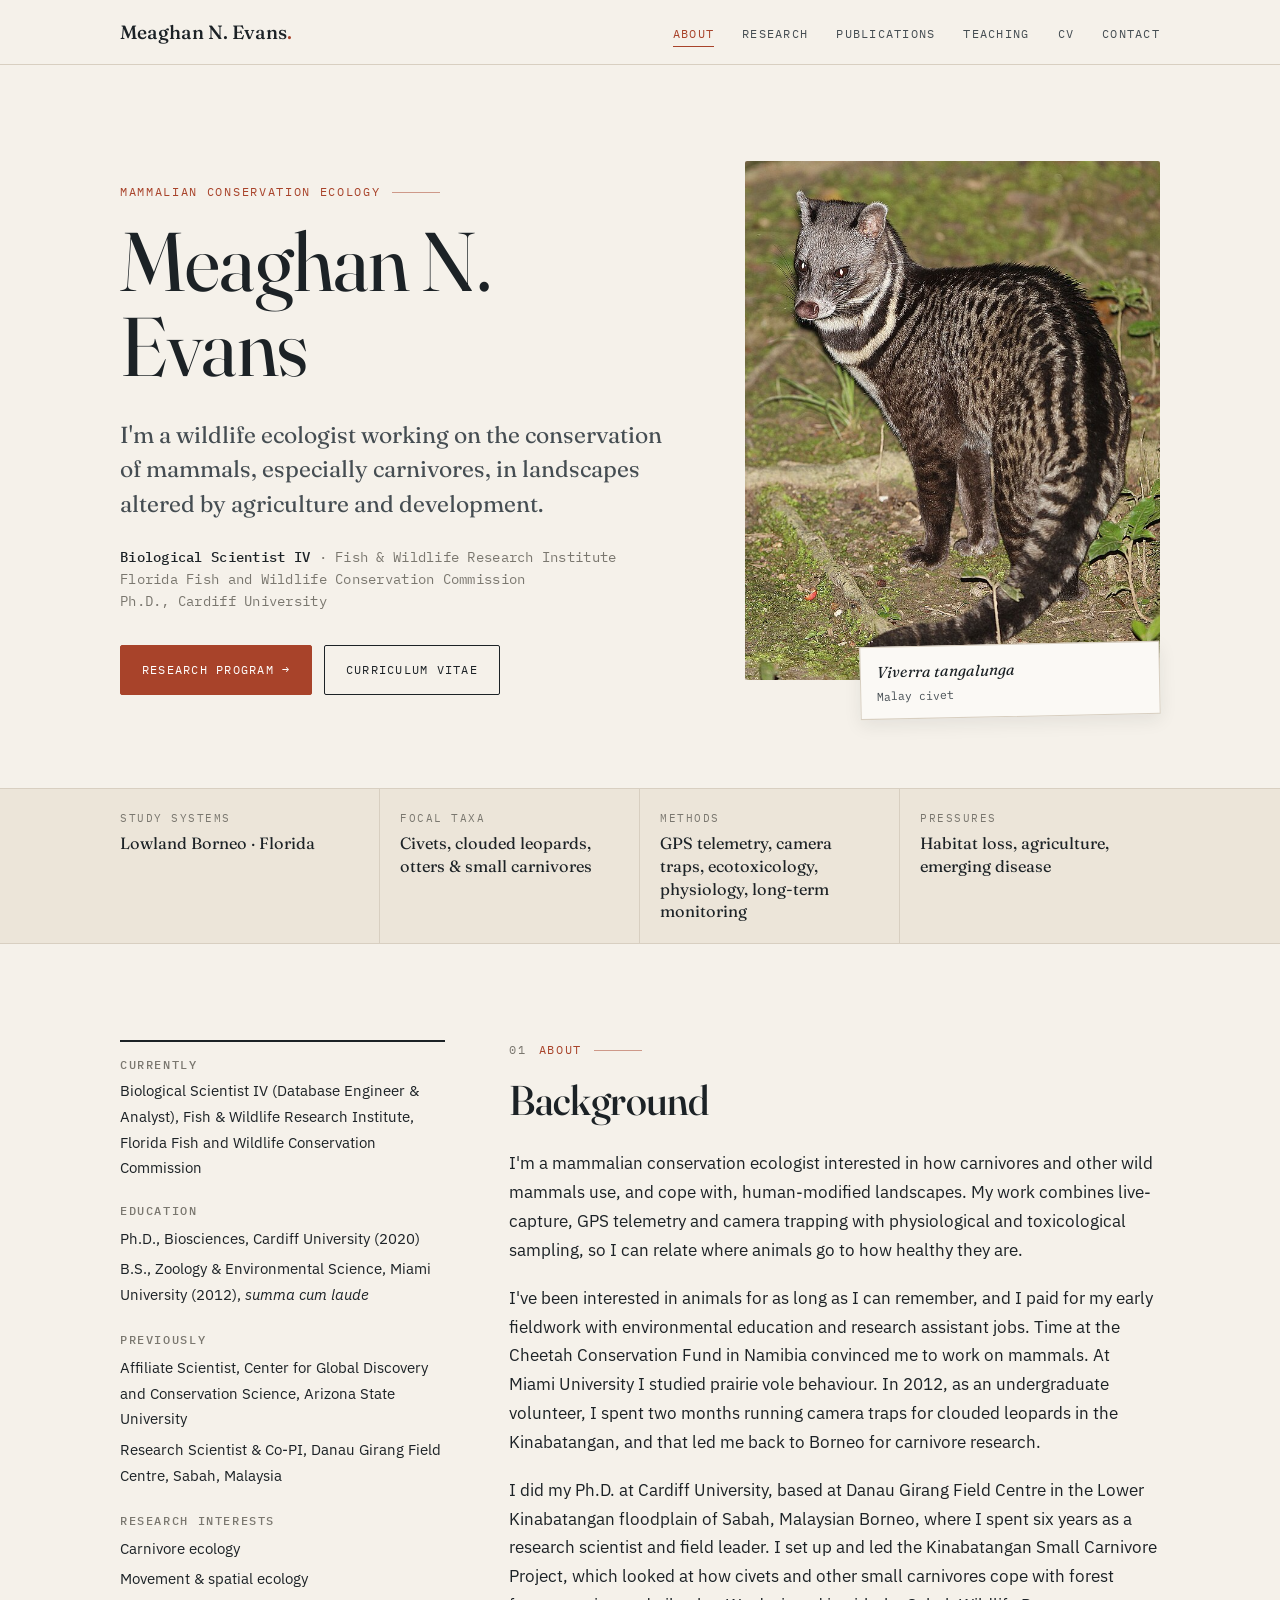
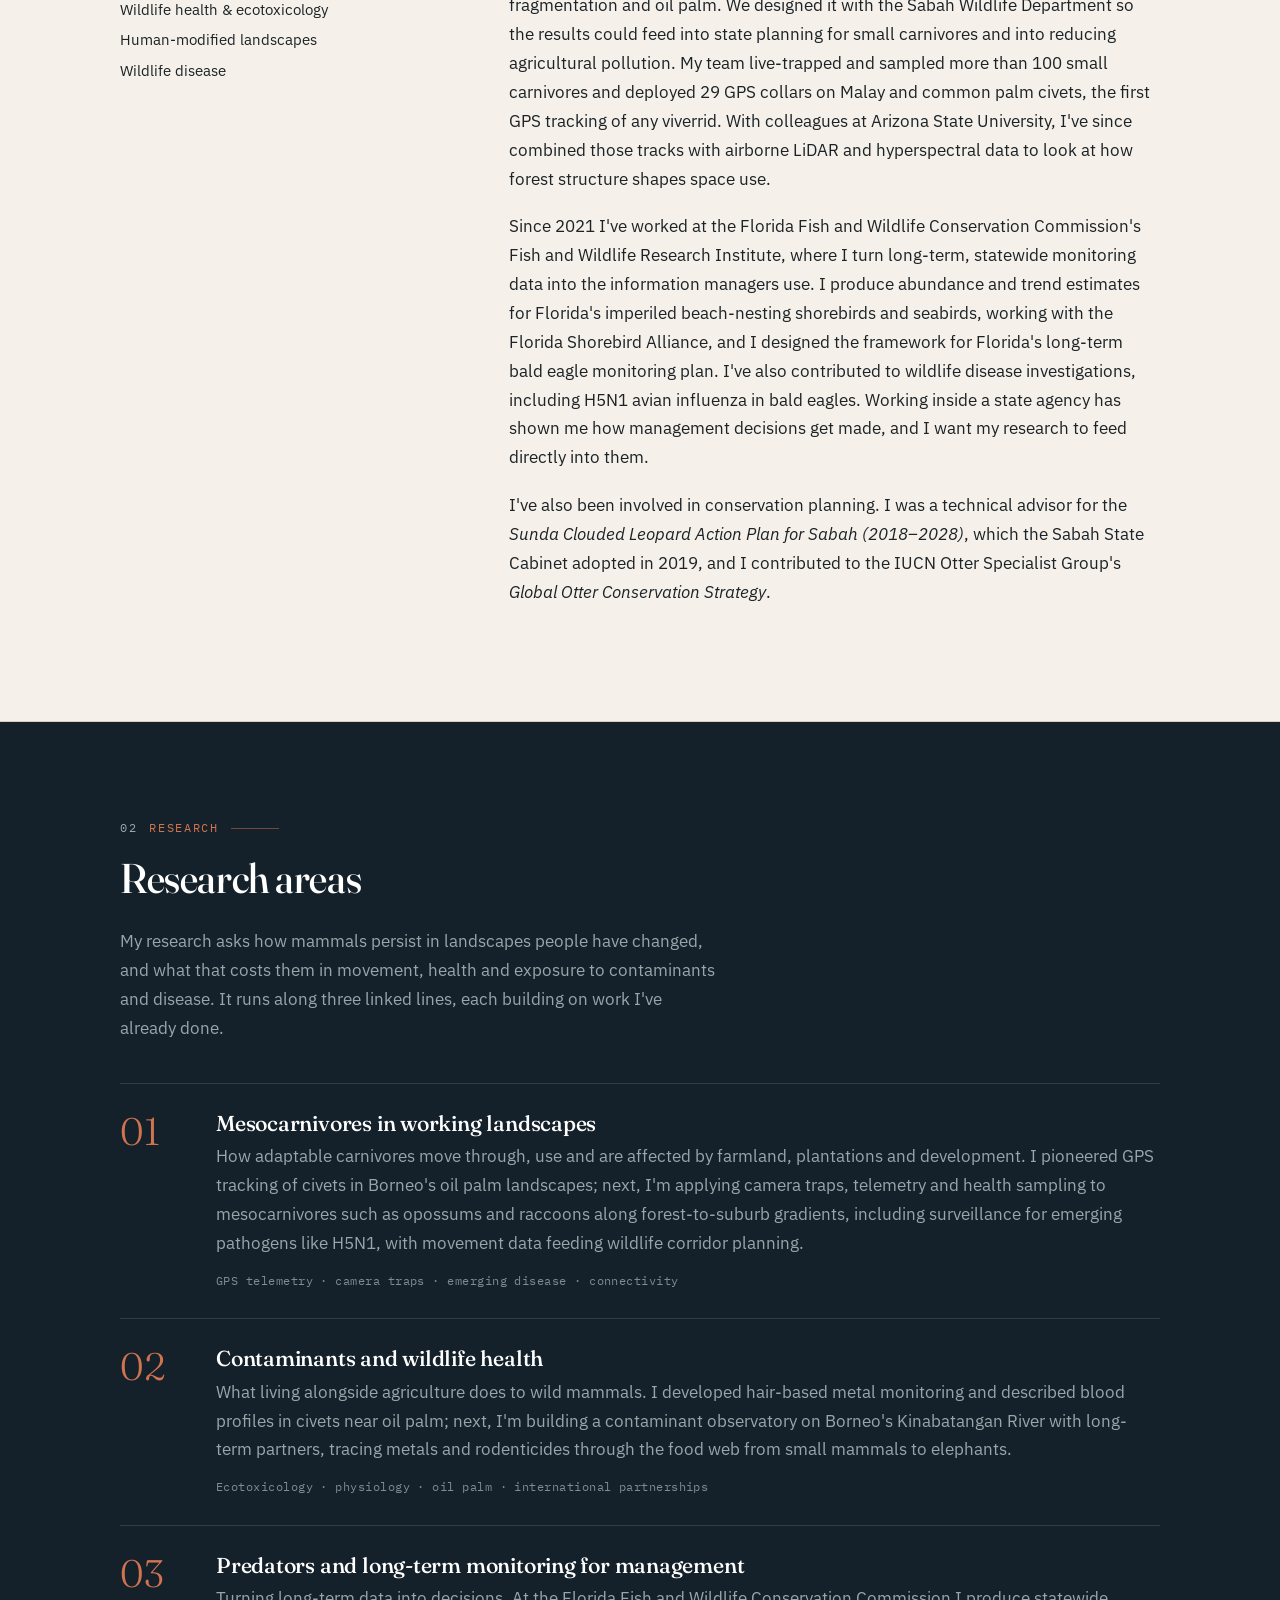
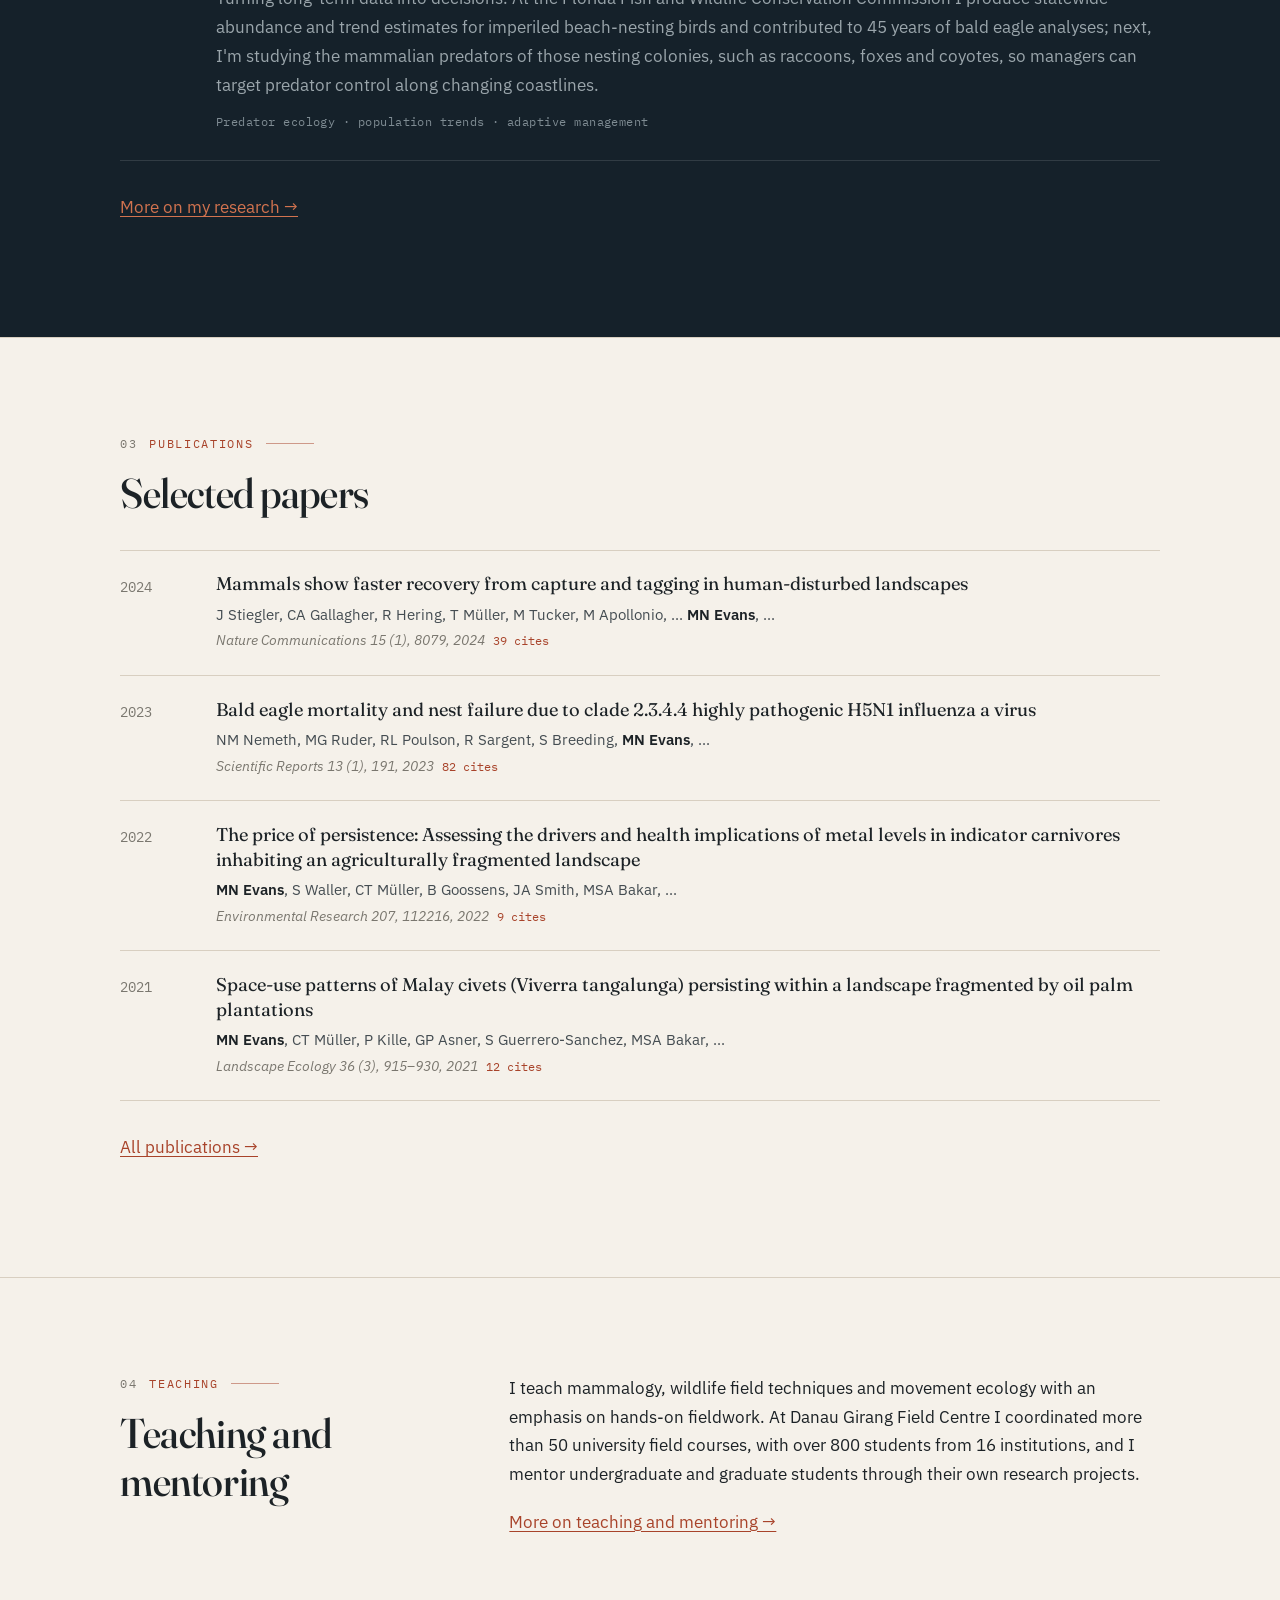
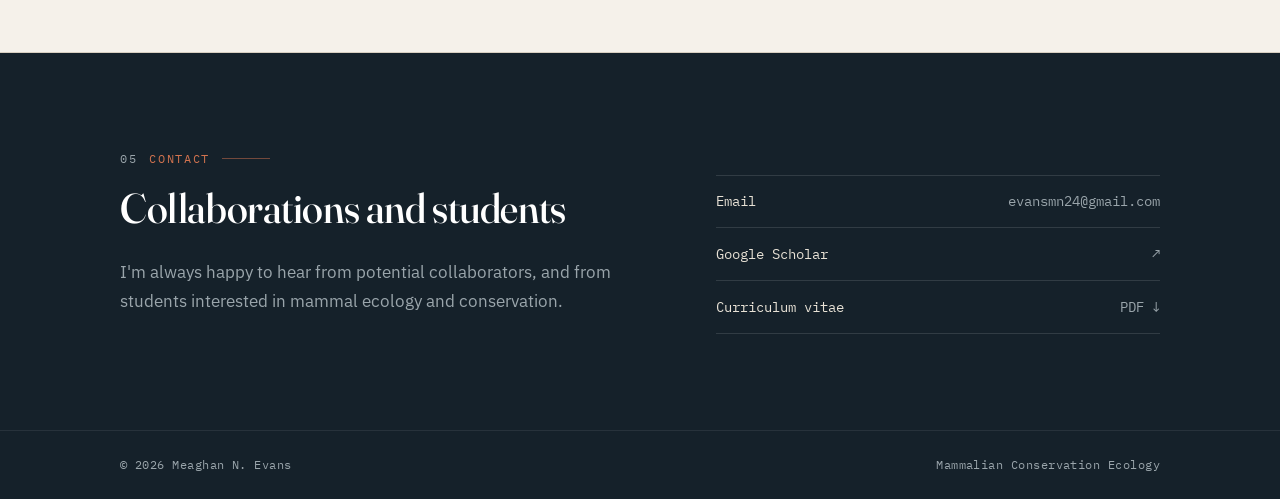
==== commit dd0e4be8: "Align home-page research areas with application themes; trim research-page outlook Co-Authored-By: C" ====
--- a/index.html
+++ b/index.html
@@ -119,34 +119,27 @@
       <div class="wrap">
         <p class="kicker" data-reveal><span class="num">02</span> Research</p>
         <h2 data-reveal>Research areas</h2>
-        <p data-reveal style="max-width:60ch">My research falls into four related areas, all concerned with how mammals respond to habitat loss, agriculture and disease.</p>
+        <p data-reveal style="max-width:60ch">My research asks how mammals persist in landscapes people have changed, and what that costs them in movement, health and exposure to contaminants and disease. It runs along three linked lines, each building on work I've already done.</p>
         <ol class="themes">
           <li data-reveal>
             <div>
-              <h3>Movement &amp; space use in fragmented landscapes</h3>
-              <p>Using GPS telemetry and camera traps to understand how carnivores move through forest fragments, plantations and edges.</p>
-              <p class="tags">Malay civets · Sunda clouded leopards · oil palm mosaics</p>
+              <h3>Mesocarnivores in working landscapes</h3>
+              <p>How adaptable carnivores move through, use and are affected by farmland, plantations and development. I pioneered GPS tracking of civets in Borneo's oil palm landscapes; next, I'm applying camera traps, telemetry and health sampling to mesocarnivores such as opossums and raccoons along forest-to-suburb gradients, including surveillance for emerging pathogens like H5N1, with movement data feeding wildlife corridor planning.</p>
+              <p class="tags">GPS telemetry · camera traps · emerging disease · connectivity</p>
             </div>
           </li>
           <li data-reveal>
             <div>
-              <h3>Wildlife health, physiology &amp; ecotoxicology</h3>
-              <p>Measuring blood profiles and exposure to metals and agrochemicals in wild carnivores living near agriculture.</p>
-              <p class="tags">Indicator species · haematology · heavy metals</p>
+              <h3>Contaminants and wildlife health</h3>
+              <p>What living alongside agriculture does to wild mammals. I developed hair-based metal monitoring and described blood profiles in civets near oil palm; next, I'm building a contaminant observatory on Borneo's Kinabatangan River with long-term partners, tracing metals and rodenticides through the food web from small mammals to elephants.</p>
+              <p class="tags">Ecotoxicology · physiology · oil palm · international partnerships</p>
             </div>
           </li>
           <li data-reveal>
             <div>
-              <h3>Emerging disease &amp; long-term monitoring</h3>
-              <p>Long-term population monitoring and disease surveillance, including work on H5N1 avian influenza in wildlife.</p>
-              <p class="tags">HPAI H5N1 · population trends · management</p>
-            </div>
-          </li>
-          <li data-reveal>
-            <div>
-              <h3>Natural history of understudied mammals</h3>
-              <p>Camera trapping and surveys of little-studied species, including the first activity data for the Sunda stink-badger and a new record of the otter civet.</p>
-              <p class="tags">Otter civet · Sunda stink-badger · smooth-coated otter</p>
+              <h3>Predators and long-term monitoring for management</h3>
+              <p>Turning long-term data into decisions. At the Florida Fish and Wildlife Conservation Commission I produce statewide abundance and trend estimates for imperiled beach-nesting birds and contributed to 45 years of bald eagle analyses; next, I'm studying the mammalian predators of those nesting colonies, such as raccoons, foxes and coyotes, so managers can target predator control along changing coastlines.</p>
+              <p class="tags">Predator ecology · population trends · adaptive management</p>
             </div>
           </li>
         </ol>
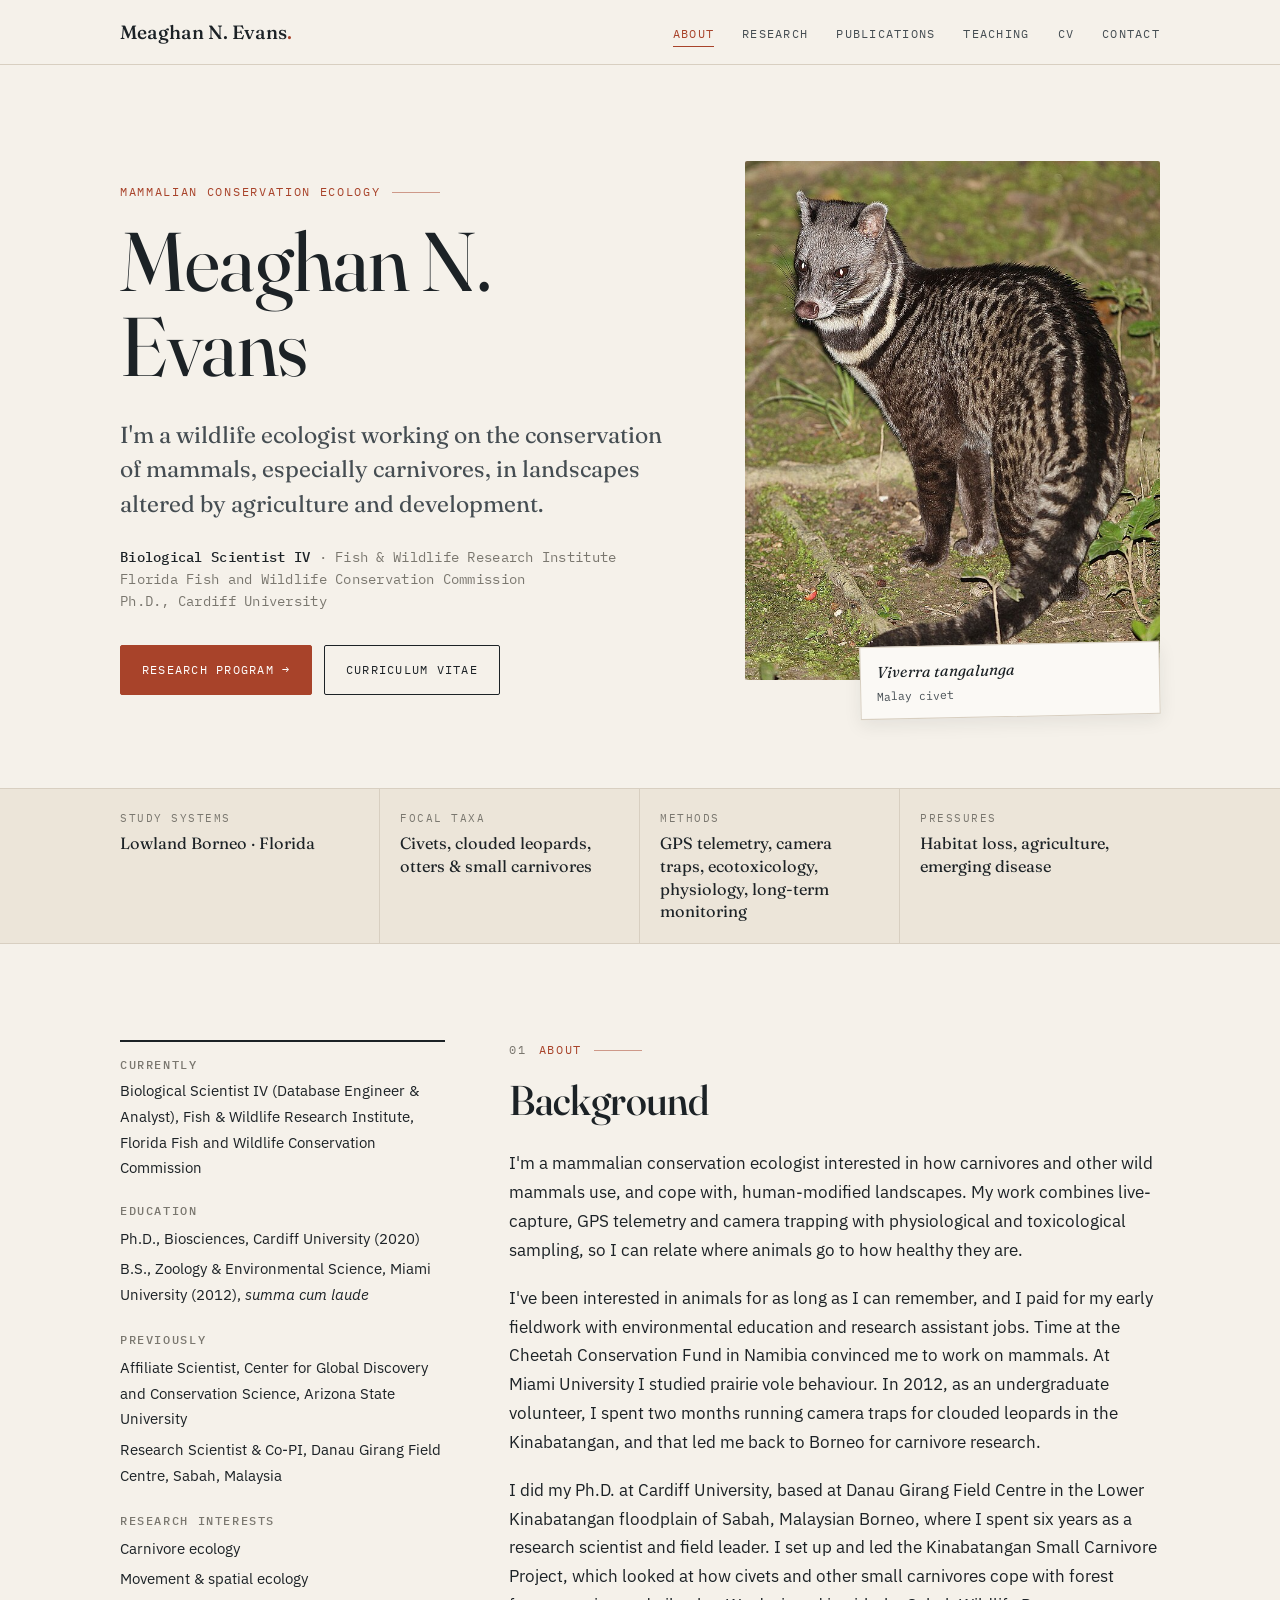
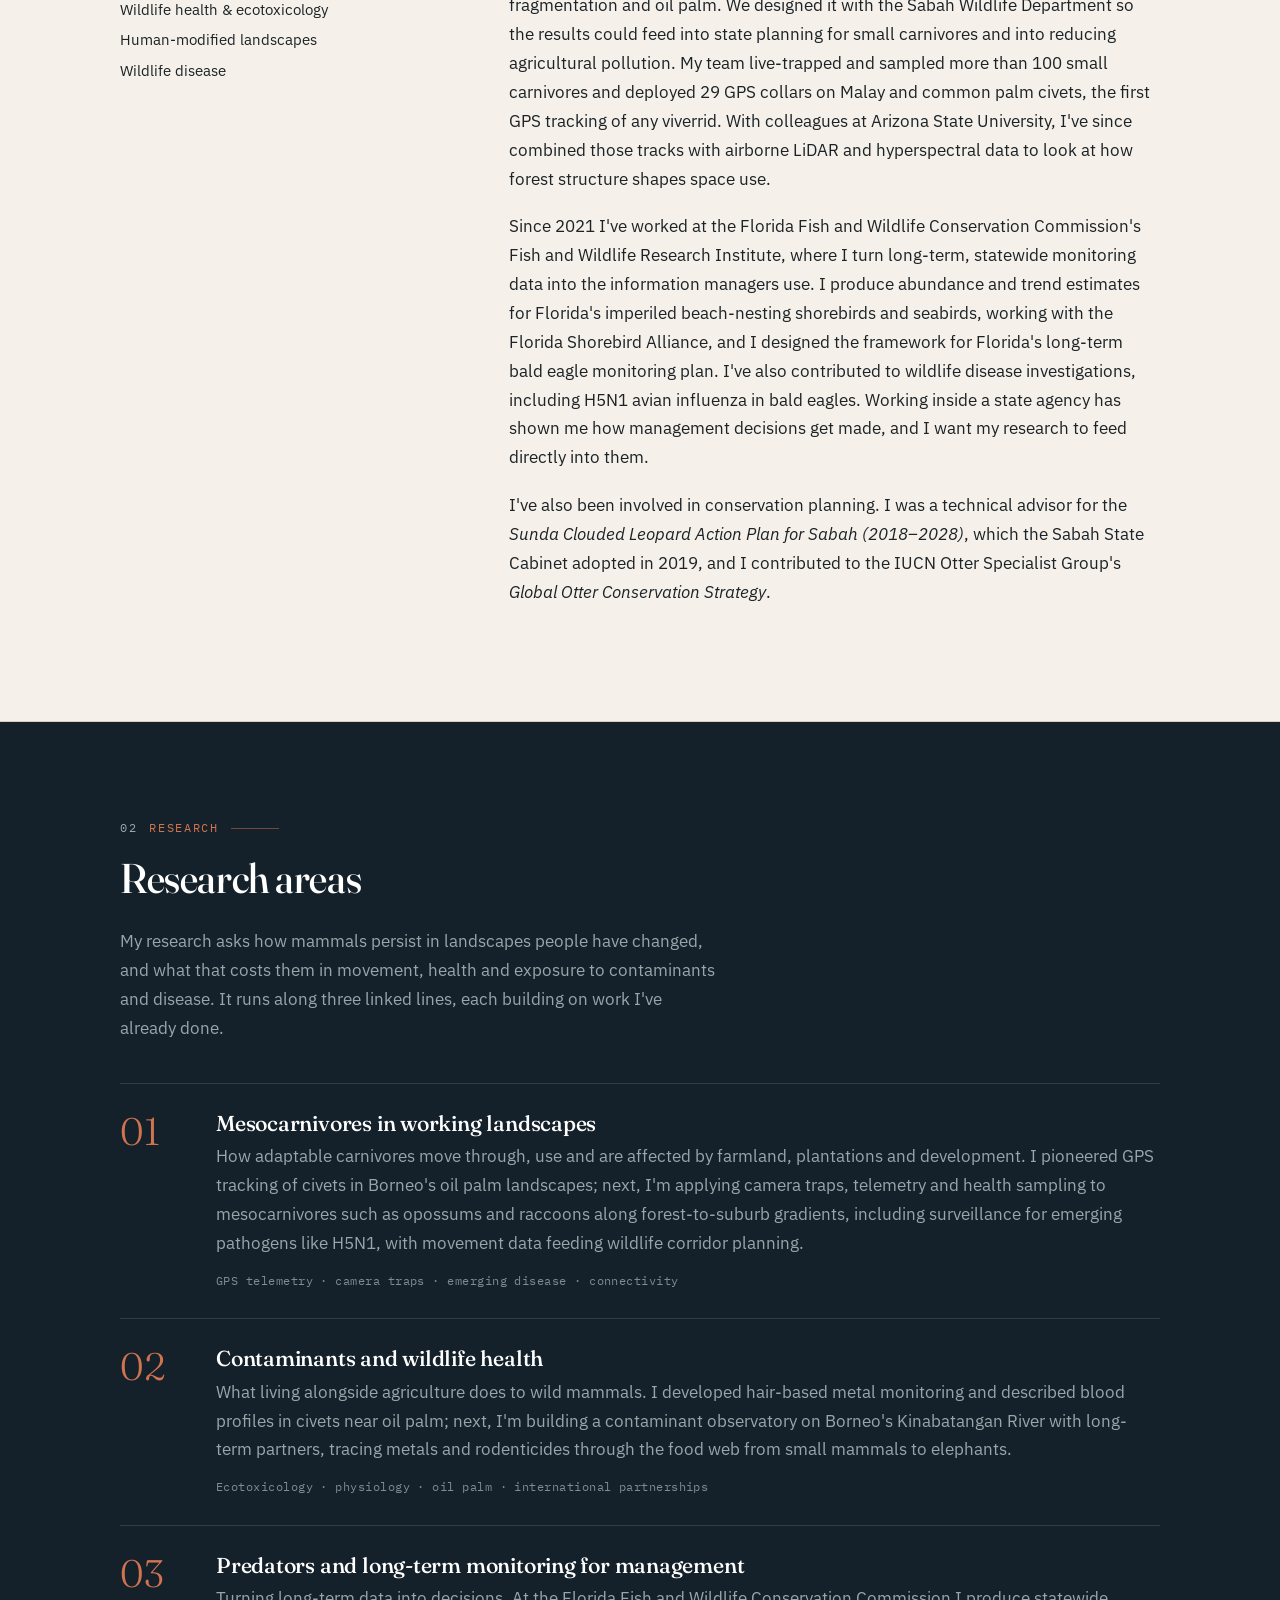
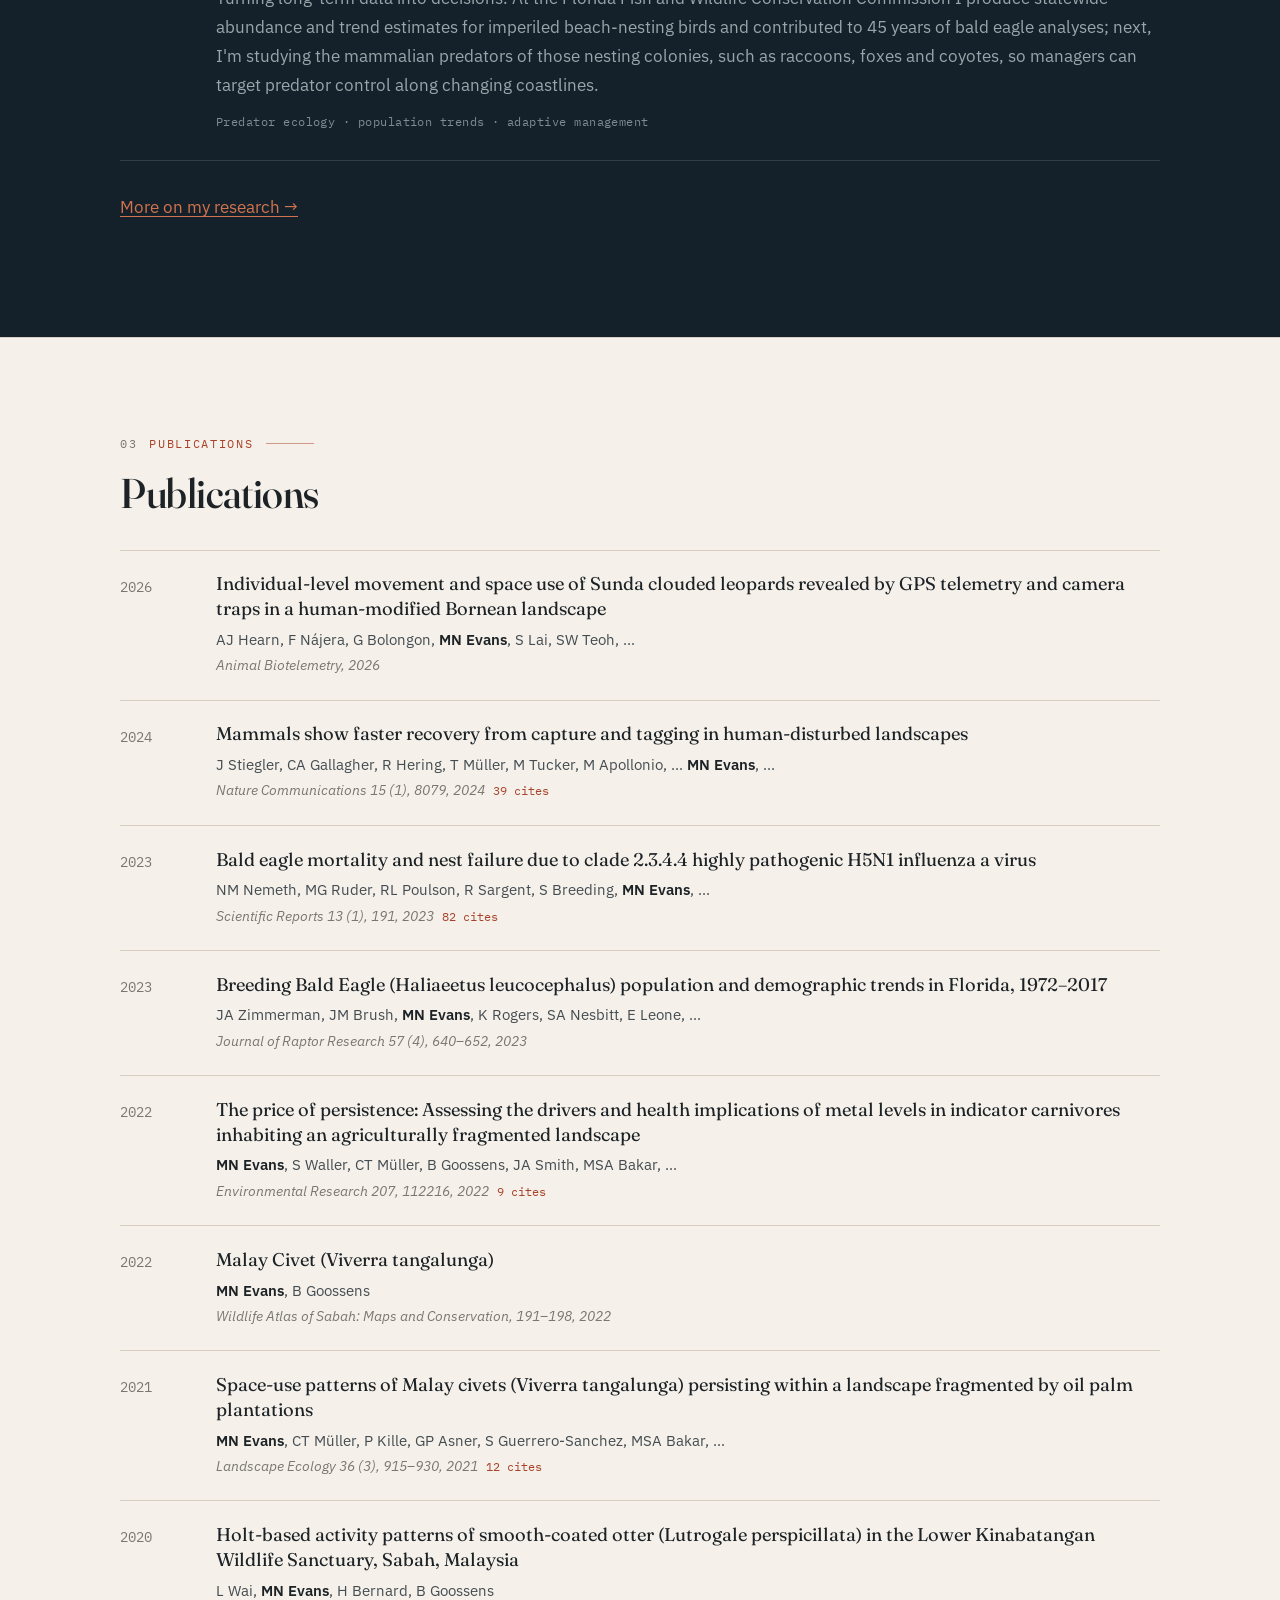
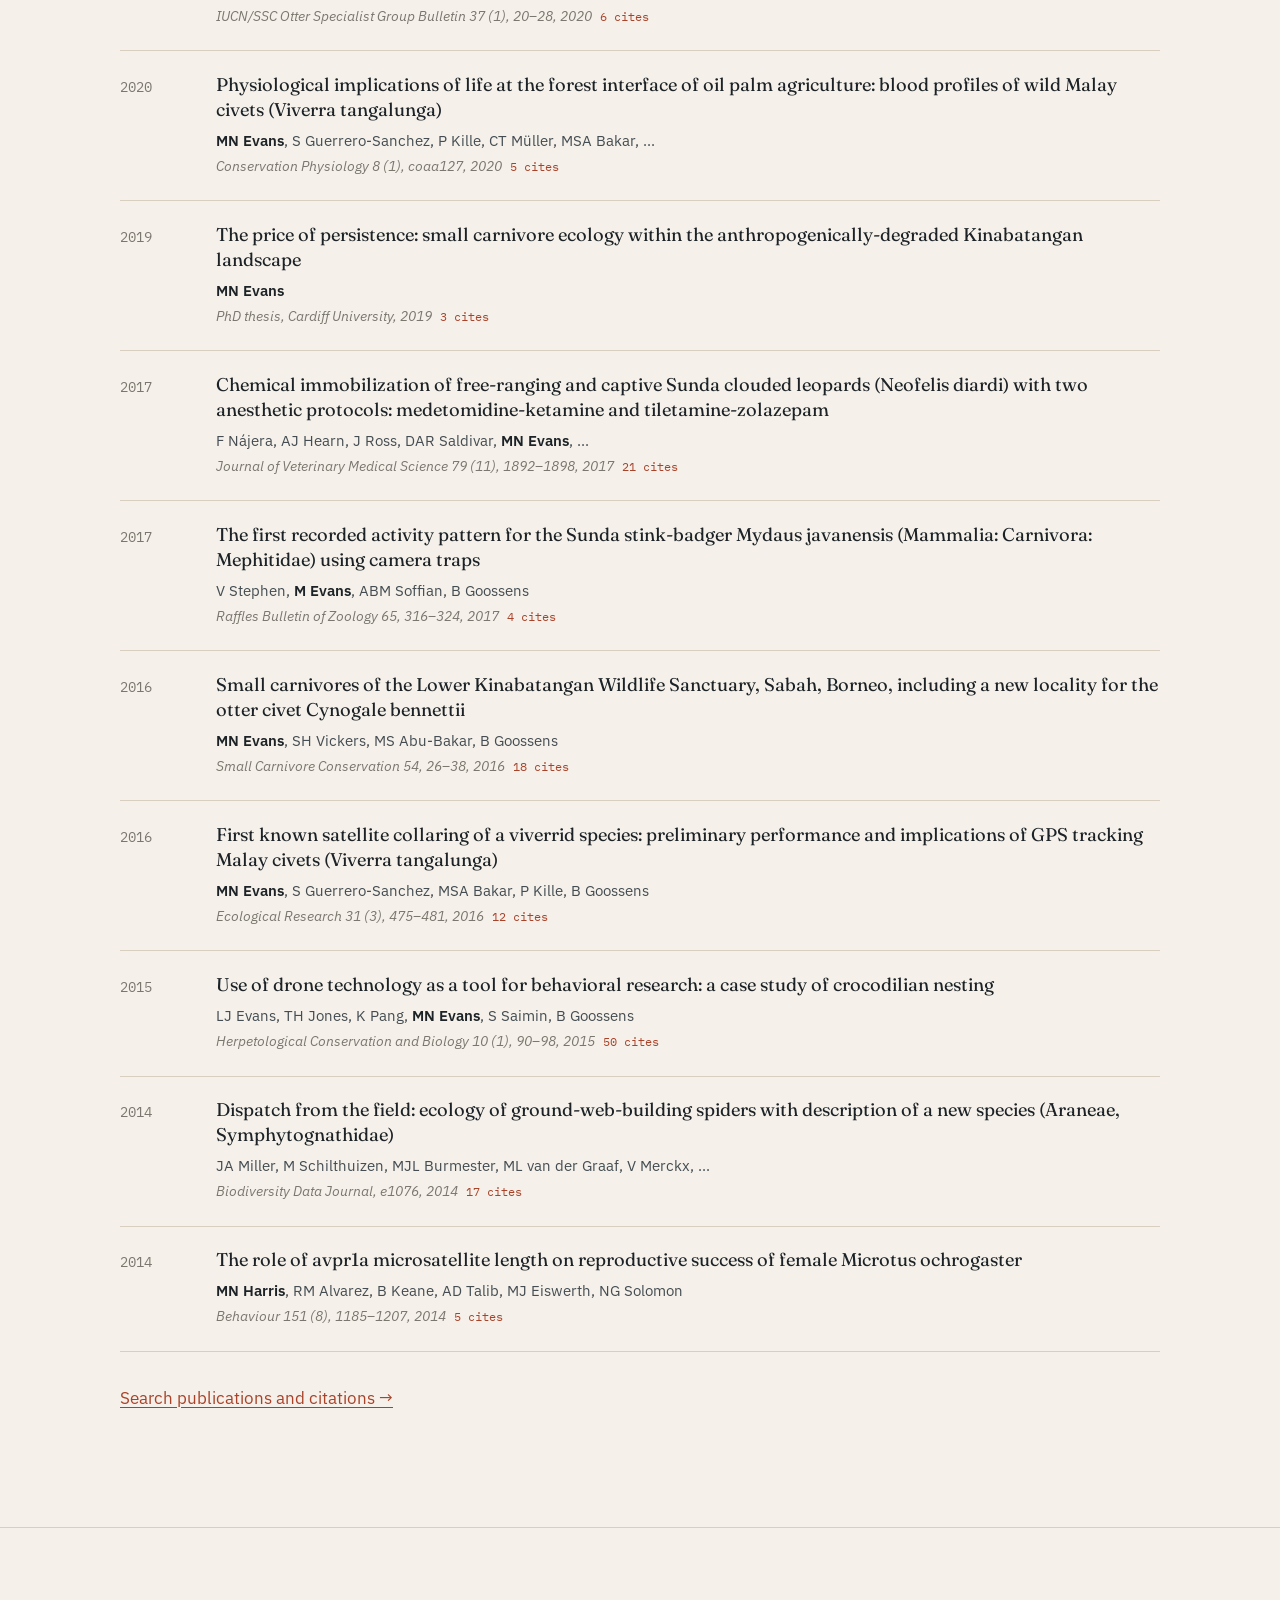
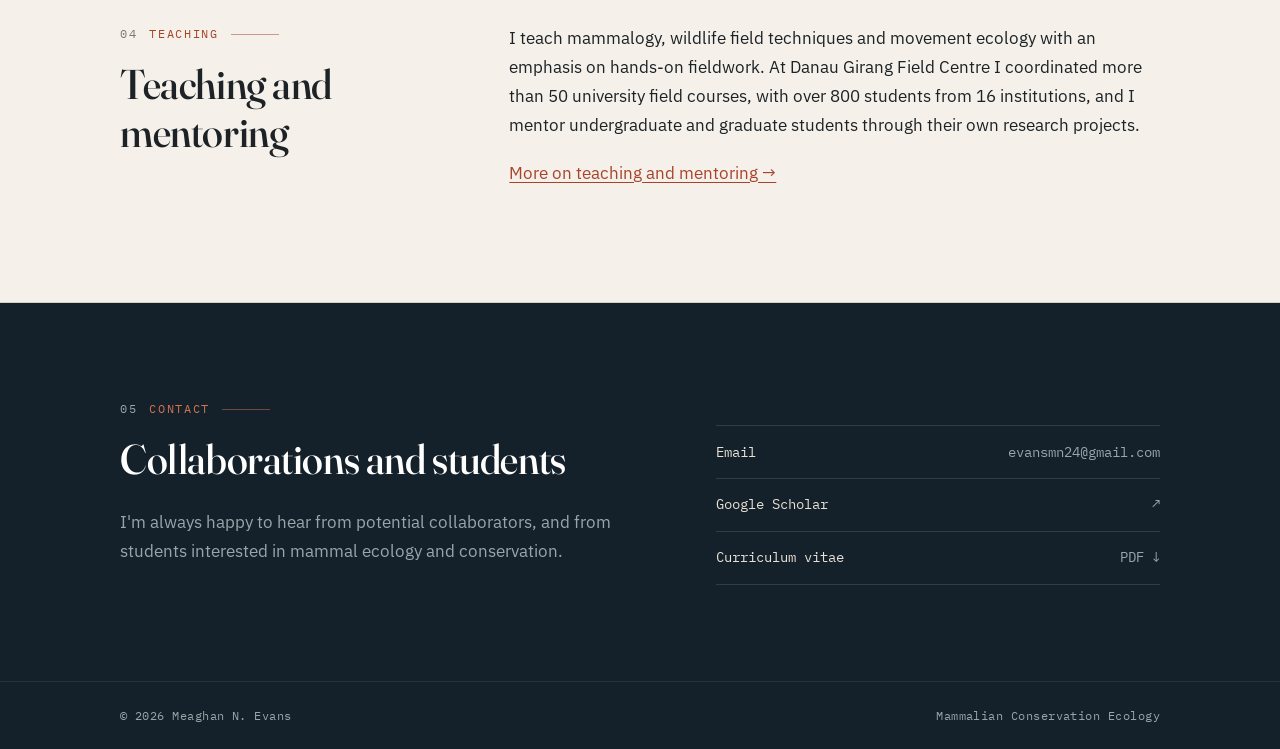
==== commit f2abf14a: "List all publications on the home page instead of a featured selection Co-Authored-By: Claude Opus 5" ====
--- a/index.html
+++ b/index.html
@@ -151,9 +151,9 @@
     <section class="section" id="publications">
       <div class="wrap">
         <p class="kicker"><span class="num">03</span> Publications</p>
-        <h2>Selected papers</h2>
+        <h2>Publications</h2>
         <ul class="pub-list" id="featured-pubs" style="margin-top:2rem"></ul>
-        <p style="margin-top:2rem"><a href="publications.html">All publications →</a></p>
+        <p style="margin-top:2rem"><a href="publications.html">Search publications and citations →</a></p>
       </div>
     </section>
 
